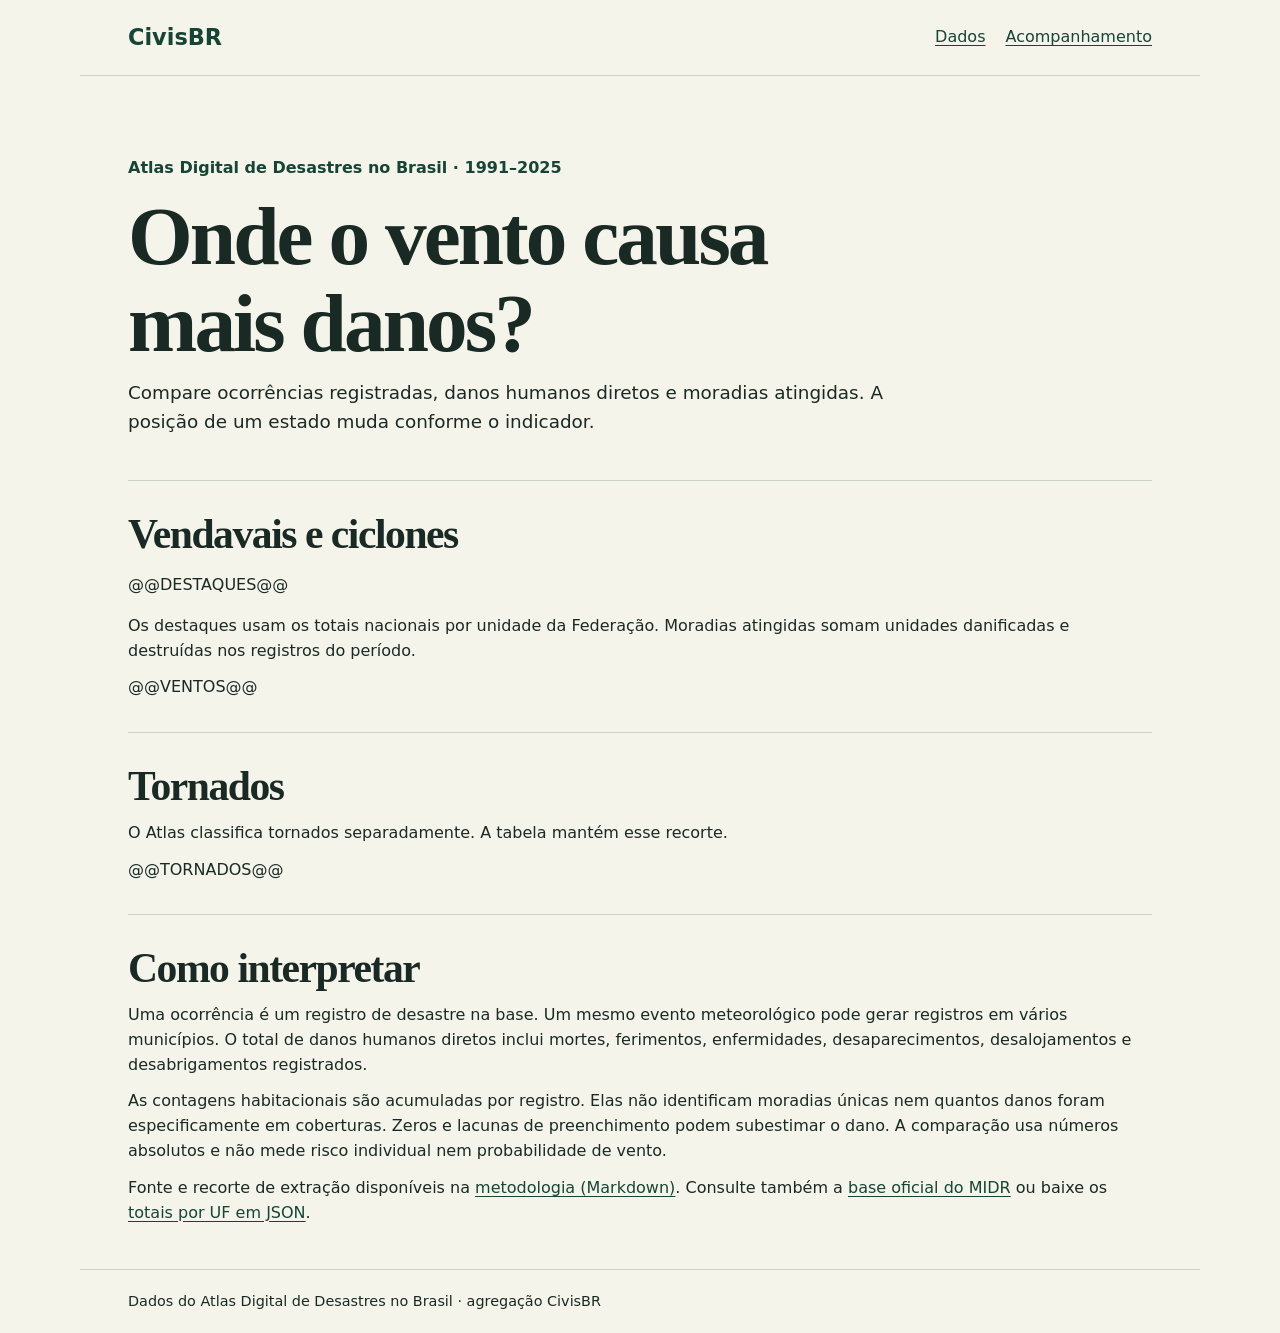
==== site/dados.html @ 4519351a "feat: add preliminary wind resilience proposal and tracking site" ====
<!doctype html>
<html lang="pt-BR">
<head>
  <meta charset="utf-8">
  <meta name="viewport" content="width=device-width, initial-scale=1">
  <title>Dados de desastres por vento · CivisBR</title>
  <link rel="stylesheet" href="estilos.css">
</head>
<body>
  <header class="cabecalho">
    <a class="marca" href="./">CivisBR</a>
    <nav aria-label="Principal"><a href="dados.html" aria-current="page">Dados</a><a href="./#acompanhamento">Acompanhamento</a></nav>
  </header>
  <main>
    <section class="hero">
      <p class="rotulo">Atlas Digital de Desastres no Brasil · 1991–2025</p>
      <h1>Onde o vento causa mais danos?</h1>
      <p>Compare ocorrências registradas, danos humanos diretos e moradias atingidas. A posição de um estado muda conforme o indicador.</p>
    </section>
    <section class="secao" aria-labelledby="resumo">
      <h2 id="resumo">Vendavais e ciclones</h2>
      <div class="grade">@@DESTAQUES@@</div>
      <p>Os destaques usam os totais nacionais por unidade da Federação. Moradias atingidas somam unidades danificadas e destruídas nos registros do período.</p>
      @@VENTOS@@
    </section>
    <section class="secao" aria-labelledby="tornados">
      <h2 id="tornados">Tornados</h2>
      <p>O Atlas classifica tornados separadamente. A tabela mantém esse recorte.</p>
      @@TORNADOS@@
    </section>
    <section class="secao" aria-labelledby="metodologia">
      <h2 id="metodologia">Como interpretar</h2>
      <p>Uma ocorrência é um registro de desastre na base. Um mesmo evento meteorológico pode gerar registros em vários municípios. O total de danos humanos diretos inclui mortes, ferimentos, enfermidades, desaparecimentos, desalojamentos e desabrigamentos registrados.</p>
      <p>As contagens habitacionais são acumuladas por registro. Elas não identificam moradias únicas nem quantos danos foram especificamente em coberturas. Zeros e lacunas de preenchimento podem subestimar o dano. A comparação usa números absolutos e não mede risco individual nem probabilidade de vento.</p>
      <p>Fonte e recorte de extração disponíveis na <a href="metodologia.md" download>metodologia (Markdown)</a>. Consulte também a <a href="https://atlasdigital.mdr.gov.br/paginas/downloads.xhtml">base oficial do MIDR</a> ou baixe os <a href="impactos.json" download>totais por UF em JSON</a>.</p>
    </section>
  </main>
  <footer>Dados do Atlas Digital de Desastres no Brasil · agregação CivisBR</footer>
</body>
</html>
---- site/estilos.css ----
:root {
  color-scheme: light;
  --papel: #f5f4eb;
  --tinta: #192a25;
  --verde: #164536;
  --linha: #c9d2c7;
  --cartao: #fffefa;
  --realce: #dfefe1;
  font-family: system-ui, sans-serif;
  line-height: 1.55;
  color: var(--tinta);
  background: var(--papel);
}
* { box-sizing: border-box; }
body { margin: 0; }
main, .cabecalho, footer { max-width: 1120px; margin: auto; padding-inline: clamp(1rem, 5vw, 3rem); }
.cabecalho { display: flex; align-items: center; justify-content: space-between; flex-wrap: wrap; gap: 1rem; padding-block: 1.25rem; border-bottom: 1px solid var(--linha); }
nav { display: flex; flex-wrap: wrap; gap: 1.25rem; }
a { color: var(--verde); text-underline-offset: .2em; }
a:focus-visible, div:focus-visible { outline: 3px solid #a55217; outline-offset: 4px; }
.marca { font-weight: 800; font-size: 1.4rem; text-decoration: none; }
.hero { padding-block: clamp(2rem, 7vw, 5rem) 2rem; }
.hero > p:not(.rotulo) { max-width: 66ch; font-size: 1.15rem; }
.rotulo { color: var(--verde); font-weight: 750; }
h1, h2, h3, p { margin-block: 0 .75rem; }
h1, h2 { font-family: Georgia, serif; letter-spacing: -.035em; line-height: 1.05; }
h1 { font-size: clamp(2.45rem, 6.5vw, 5.4rem); max-width: 16ch; }
h2 { font-size: clamp(1.7rem, 4vw, 2.6rem); }
h3 { font-size: 1.12rem; }
.acoes { display: flex; flex-wrap: wrap; gap: .75rem; margin-top: 1.5rem; }
.botao { color: white; background: var(--verde); padding: .7rem 1rem; border: 1px solid var(--verde); border-radius: .35rem; font-weight: 650; text-decoration: none; }
.secundario { color: var(--verde); background: transparent; }
.secao { padding-block: 2rem; border-top: 1px solid var(--linha); }
.grade { display: grid; grid-template-columns: repeat(auto-fit, minmax(min(100%, 15rem), 1fr)); gap: .75rem; margin: 1rem 0; }
article { background: var(--cartao); border: 1px solid var(--linha); border-radius: .5rem; padding: 1rem; }
article p:last-child, article ol:last-child { margin-bottom: 0; }
.numero { font-size: 2.15rem; font-weight: 750; color: var(--verde); line-height: 1.15; font-variant-numeric: tabular-nums; }
.registro { padding-left: 1.25rem; }
.registro li { padding-block: .5rem; }
.registro time { display: block; font-size: .9rem; }
.tabela { overflow-x: auto; margin-top: 1.25rem; }
table { width: 100%; border-collapse: collapse; background: var(--cartao); font-variant-numeric: tabular-nums; }
caption { text-align: left; padding-bottom: .5rem; font-weight: 700; }
th, td { padding: .65rem .8rem; border-bottom: 1px solid var(--linha); text-align: right; }
th:first-child { text-align: left; }
thead { background: var(--verde); color: white; line-height: 1.25; }
tbody tr.sul { background: var(--realce); }
details { margin-top: 1rem; }
summary { cursor: pointer; font-weight: 700; color: var(--verde); }
footer { padding-block: 1.25rem; border-top: 1px solid var(--linha); font-size: .9rem; }
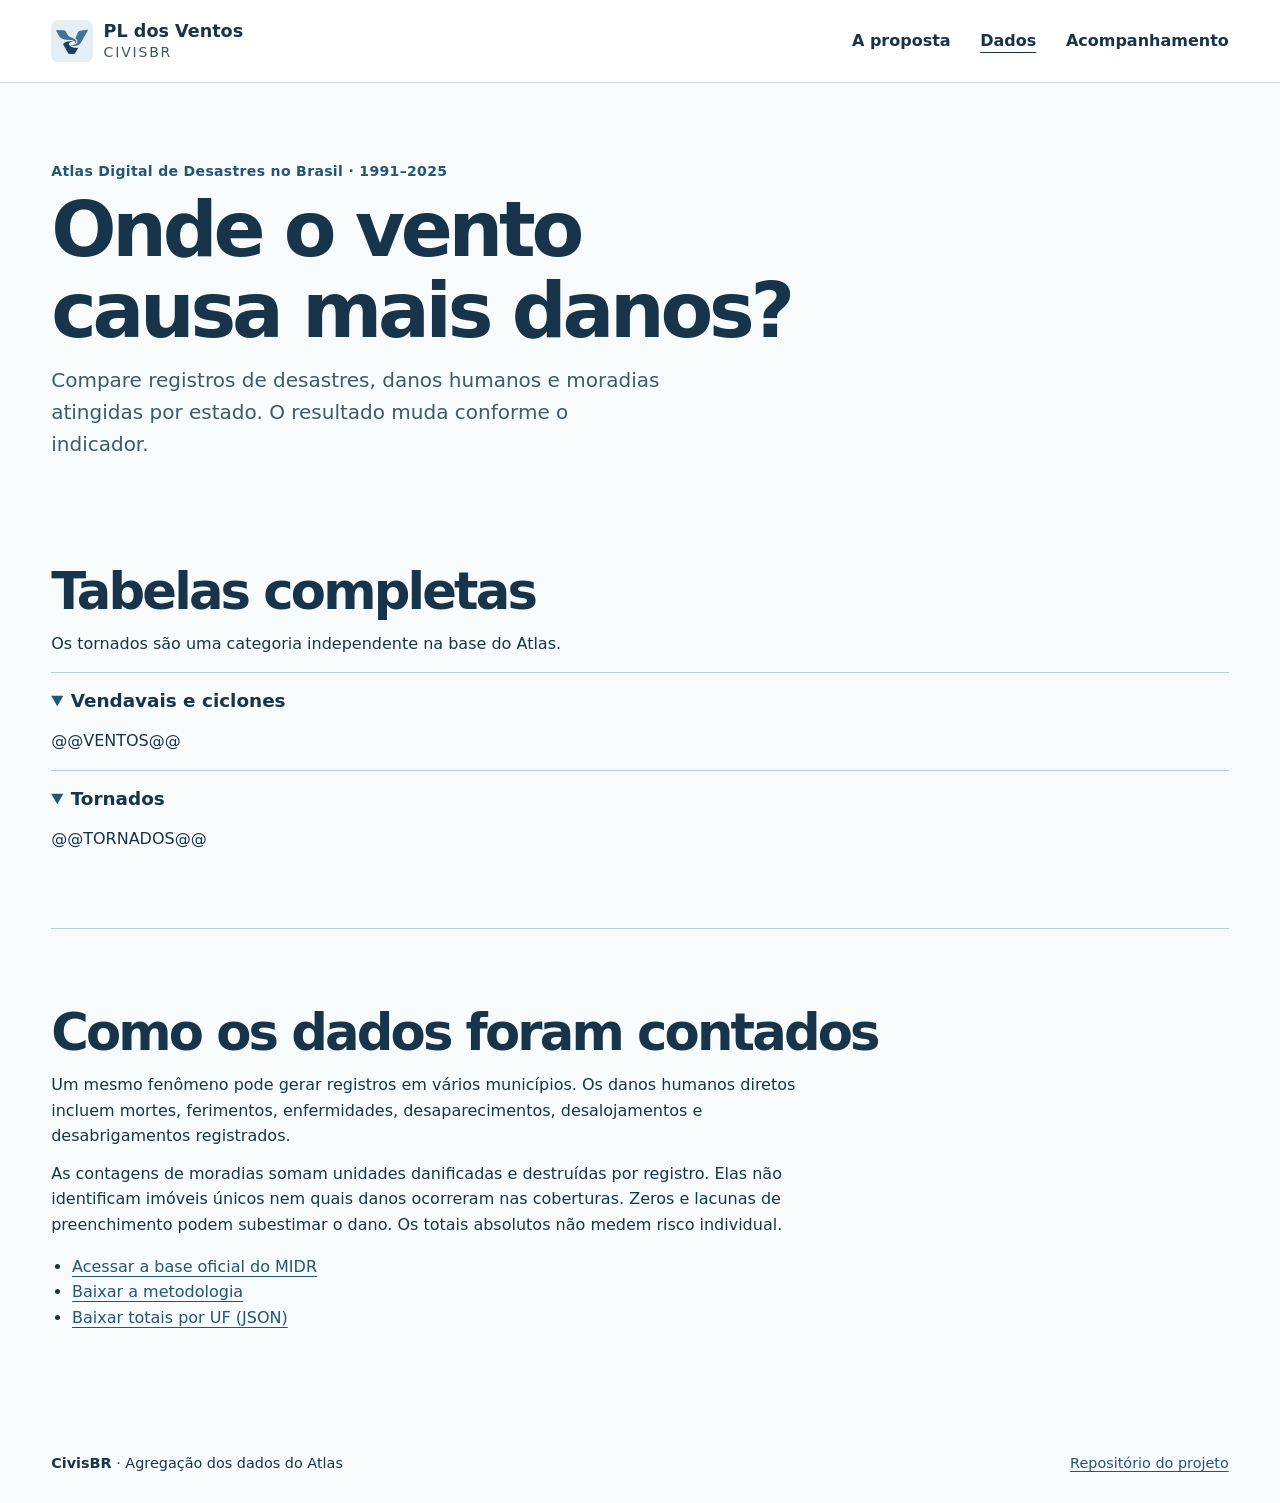
==== commit 8a2f84cd: "feat: reproduce editorial site and improve public project overview" ====
--- a/site/dados.html
+++ b/site/dados.html
@@ -3,38 +3,73 @@
 <head>
   <meta charset="utf-8">
   <meta name="viewport" content="width=device-width, initial-scale=1">
-  <title>Dados de desastres por vento · CivisBR</title>
+  <title>Dados de desastres por vento · PL dos Ventos</title>
+  <meta name="description" content="Compare registros de vendavais, ciclones e tornados e seus danos humanos e habitacionais por estado, de 1991 a 2025.">
+  <meta name="theme-color" content="#f8fbfc">
+  <link rel="icon" href="assets/favicon-ventos-brisa.ico">
   <link rel="stylesheet" href="estilos.css">
+  <script src="explorar.js" defer></script>
 </head>
 <body>
+  <a class="atalho" href="#conteudo">Pular para o conteúdo</a>
   <header class="cabecalho">
-    <a class="marca" href="./">CivisBR</a>
-    <nav aria-label="Principal"><a href="dados.html" aria-current="page">Dados</a><a href="./#acompanhamento">Acompanhamento</a></nav>
+    <div class="limite topo">
+      <a class="marca" href="./"><img src="assets/icone-ventos.png" width="42" height="42" alt=""><span>PL dos Ventos<small>CIVISBR</small></span></a>
+      <nav aria-label="Navegação principal">
+        <a href="./#proposta">A proposta</a>
+        <a href="dados.html" aria-current="page">Dados</a>
+        <a href="./#acompanhamento">Acompanhamento</a>
+      </nav>
+    </div>
   </header>
-  <main>
-    <section class="hero">
-      <p class="rotulo">Atlas Digital de Desastres no Brasil · 1991–2025</p>
+  <main id="conteudo" tabindex="-1" class="limite">
+    <header class="cabecalho-dados">
+      <p class="contexto">Atlas Digital de Desastres no Brasil · 1991–2025</p>
       <h1>Onde o vento causa mais danos?</h1>
-      <p>Compare ocorrências registradas, danos humanos diretos e moradias atingidas. A posição de um estado muda conforme o indicador.</p>
+      <p class="introducao">Compare registros de desastres, danos humanos e moradias atingidas por estado. O resultado muda conforme o indicador.</p>
+    </header>
+        <section id="explorador" class="explorador" hidden aria-labelledby="titulo-explorador">
+      <h2 id="titulo-explorador">Comparar estados</h2>
+      <div class="controles">
+        <div><label for="fenomeno">Fenômeno</label><select id="fenomeno"><option value="vendavais_ciclones">Vendavais e ciclones</option><option value="tornados">Tornados</option></select></div>
+        <div><label for="indicador">Indicador</label><select id="indicador">
+          <option value="moradias">Moradias atingidas</option>
+          <option value="ocorrencias">Registros de desastres</option>
+          <option value="atingidos">Danos humanos diretos</option>
+          <option value="moradias_danificadas">Moradias danificadas</option>
+          <option value="moradias_destruidas">Moradias destruídas</option>
+          <option value="registros_com_moradias">Registros com dano habitacional</option>
+        </select></div>
+        <div><label for="recorte">Recorte</label><select id="recorte"><option value="sul">Região Sul</option><option value="brasil">Brasil · todas as UFs</option></select></div>
+      </div>
+      <p id="resumo-grafico" class="resumo-grafico" role="status" aria-atomic="true"></p>
+      <ol id="barras" class="barras" aria-label="Estados em ordem decrescente pelo indicador selecionado"></ol>
     </section>
-    <section class="secao" aria-labelledby="resumo">
-      <h2 id="resumo">Vendavais e ciclones</h2>
-      <div class="grade">@@DESTAQUES@@</div>
-      <p>Os destaques usam os totais nacionais por unidade da Federação. Moradias atingidas somam unidades danificadas e destruídas nos registros do período.</p>
-      @@VENTOS@@
+
+    <section class="secao" aria-labelledby="titulo-tabelas">
+      <h2 id="titulo-tabelas">Tabelas completas</h2>
+      <p>Os tornados são uma categoria independente na base do Atlas.</p>
+      <details class="painel" open>
+        <summary id="vendavais">Vendavais e ciclones</summary>
+        @@VENTOS@@
+      </details>
+      <details class="painel" open>
+        <summary id="tornados">Tornados</summary>
+        @@TORNADOS@@
+      </details>
     </section>
-    <section class="secao" aria-labelledby="tornados">
-      <h2 id="tornados">Tornados</h2>
-      <p>O Atlas classifica tornados separadamente. A tabela mantém esse recorte.</p>
-      @@TORNADOS@@
-    </section>
-    <section class="secao" aria-labelledby="metodologia">
-      <h2 id="metodologia">Como interpretar</h2>
-      <p>Uma ocorrência é um registro de desastre na base. Um mesmo evento meteorológico pode gerar registros em vários municípios. O total de danos humanos diretos inclui mortes, ferimentos, enfermidades, desaparecimentos, desalojamentos e desabrigamentos registrados.</p>
-      <p>As contagens habitacionais são acumuladas por registro. Elas não identificam moradias únicas nem quantos danos foram especificamente em coberturas. Zeros e lacunas de preenchimento podem subestimar o dano. A comparação usa números absolutos e não mede risco individual nem probabilidade de vento.</p>
-      <p>Fonte e recorte de extração disponíveis na <a href="metodologia.md" download>metodologia (Markdown)</a>. Consulte também a <a href="https://atlasdigital.mdr.gov.br/paginas/downloads.xhtml">base oficial do MIDR</a> ou baixe os <a href="impactos.json" download>totais por UF em JSON</a>.</p>
+    <section class="secao metodologia" aria-labelledby="metodologia">
+      <h2 id="metodologia">Como os dados foram contados</h2>
+      <p>Um mesmo fenômeno pode gerar registros em vários municípios. Os danos humanos diretos incluem mortes, ferimentos, enfermidades, desaparecimentos, desalojamentos e desabrigamentos registrados.</p>
+      <p>As contagens de moradias somam unidades danificadas e destruídas por registro. Elas não identificam imóveis únicos nem quais danos ocorreram nas coberturas. Zeros e lacunas de preenchimento podem subestimar o dano. Os totais absolutos não medem risco individual.</p>
+      <ul class="fontes">
+        <li><a href="https://atlasdigital.mdr.gov.br/paginas/downloads.xhtml">Acessar a base oficial do MIDR</a></li>
+        <li><a href="metodologia.md" download>Baixar a metodologia</a></li>
+        <li><a href="impactos.json" download>Baixar totais por UF (JSON)</a></li>
+      </ul>
     </section>
   </main>
-  <footer>Dados do Atlas Digital de Desastres no Brasil · agregação CivisBR</footer>
+  <footer class="limite rodape"><p><strong>CivisBR</strong> · Agregação dos dados do Atlas</p><a href="https://github.com/civisbr/pl-dos-ventos">Repositório do projeto</a></footer>
+  <script type="application/json" id="dados-explorador">@@DADOS_EXPLORADOR@@</script>
 </body>
 </html>
--- a/site/estilos.css
+++ b/site/estilos.css
@@ -1,50 +1,149 @@
 :root {
   color-scheme: light;
-  --papel: #f5f4eb;
-  --tinta: #192a25;
-  --verde: #164536;
-  --linha: #c9d2c7;
-  --cartao: #fffefa;
-  --realce: #dfefe1;
+  --papel: #f8fbfc;
+  --nevoa: #edf4f8;
+  --tinta: #18344a;
+  --secundaria: #40596b;
+  --mar: #235577;
+  --mar-escuro: #173852;
+  --linha: #bacdd9;
+  --branco: #fff;
+  --marinho: #122f43;
+  --brisa: #d4e8f4;
+  --azul-suave: #39576a;
   font-family: system-ui, sans-serif;
-  line-height: 1.55;
+  line-height: 1.6;
   color: var(--tinta);
   background: var(--papel);
 }
-* { box-sizing: border-box; }
+*, *::before, *::after { box-sizing: border-box; }
 body { margin: 0; }
-main, .cabecalho, footer { max-width: 1120px; margin: auto; padding-inline: clamp(1rem, 5vw, 3rem); }
-.cabecalho { display: flex; align-items: center; justify-content: space-between; flex-wrap: wrap; gap: 1rem; padding-block: 1.25rem; border-bottom: 1px solid var(--linha); }
-nav { display: flex; flex-wrap: wrap; gap: 1.25rem; }
-a { color: var(--verde); text-underline-offset: .2em; }
-a:focus-visible, div:focus-visible { outline: 3px solid #a55217; outline-offset: 4px; }
-.marca { font-weight: 800; font-size: 1.4rem; text-decoration: none; }
-.hero { padding-block: clamp(2rem, 7vw, 5rem) 2rem; }
-.hero > p:not(.rotulo) { max-width: 66ch; font-size: 1.15rem; }
-.rotulo { color: var(--verde); font-weight: 750; }
-h1, h2, h3, p { margin-block: 0 .75rem; }
-h1, h2 { font-family: Georgia, serif; letter-spacing: -.035em; line-height: 1.05; }
-h1 { font-size: clamp(2.45rem, 6.5vw, 5.4rem); max-width: 16ch; }
-h2 { font-size: clamp(1.7rem, 4vw, 2.6rem); }
-h3 { font-size: 1.12rem; }
-.acoes { display: flex; flex-wrap: wrap; gap: .75rem; margin-top: 1.5rem; }
-.botao { color: white; background: var(--verde); padding: .7rem 1rem; border: 1px solid var(--verde); border-radius: .35rem; font-weight: 650; text-decoration: none; }
-.secundario { color: var(--verde); background: transparent; }
-.secao { padding-block: 2rem; border-top: 1px solid var(--linha); }
-.grade { display: grid; grid-template-columns: repeat(auto-fit, minmax(min(100%, 15rem), 1fr)); gap: .75rem; margin: 1rem 0; }
-article { background: var(--cartao); border: 1px solid var(--linha); border-radius: .5rem; padding: 1rem; }
-article p:last-child, article ol:last-child { margin-bottom: 0; }
-.numero { font-size: 2.15rem; font-weight: 750; color: var(--verde); line-height: 1.15; font-variant-numeric: tabular-nums; }
-.registro { padding-left: 1.25rem; }
-.registro li { padding-block: .5rem; }
-.registro time { display: block; font-size: .9rem; }
-.tabela { overflow-x: auto; margin-top: 1.25rem; }
-table { width: 100%; border-collapse: collapse; background: var(--cartao); font-variant-numeric: tabular-nums; }
-caption { text-align: left; padding-bottom: .5rem; font-weight: 700; }
-th, td { padding: .65rem .8rem; border-bottom: 1px solid var(--linha); text-align: right; }
-th:first-child { text-align: left; }
-thead { background: var(--verde); color: white; line-height: 1.25; }
-tbody tr.sul { background: var(--realce); }
-details { margin-top: 1rem; }
-summary { cursor: pointer; font-weight: 700; color: var(--verde); }
-footer { padding-block: 1.25rem; border-top: 1px solid var(--linha); font-size: .9rem; }
+[hidden] { display: none !important; }
+img { max-width: 100%; height: auto; display: block; }
+h1, h2, h3, p, figure { margin: 0; }
+h1, h2 { font-weight: 760; letter-spacing: -.055em; line-height: 1.05; }
+h1 { font-size: clamp(2.8rem, 6vw, 6.4rem); text-wrap: balance; }
+h2 { font-size: clamp(2rem, 4vw, 3.4rem); text-wrap: balance; }
+h3 { font-size: 1.15rem; line-height: 1.3; }
+p + p { margin-top: .75rem; }
+a { color: var(--mar); text-underline-offset: .24em; text-decoration-thickness: .08em; }
+a:hover { text-decoration-thickness: .16em; }
+:focus-visible { outline: 3px solid #155a86; outline-offset: 4px; }
+[id] { scroll-margin-top: 1.5rem; }
+.atalho { position: absolute; z-index: 2; top: .75rem; left: 1rem; padding: .6rem 1rem; background: var(--branco); transform: translateY(-175%); }
+.atalho:focus { transform: none; }
+.limite { width: min(calc(100% - clamp(2rem, 8vw, 8rem)), 77rem); margin-inline: auto; }
+.cabecalho { background: var(--branco); border-bottom: 1px solid #c7d9e4; }
+.topo, .rodape { display: flex; align-items: center; justify-content: space-between; flex-wrap: wrap; gap: .5rem 1.5rem; padding-block: 1rem; }
+.marca { display: inline-flex; gap: .65rem; align-items: center; padding-block: .25rem; text-decoration: none; color: var(--tinta); font-size: 1.1rem; font-weight: 750; line-height: 1.2; }
+.marca img { border-radius: .42rem; }
+.marca small { display: block; font-size: .875rem; font-weight: 500; color: var(--azul-suave); padding-top: .12rem; letter-spacing: .13em; }
+nav { display: flex; flex-wrap: wrap; gap: 0 clamp(.8rem, 3vw, 1.85rem); }
+nav a { display: inline-flex; align-items: center; min-height: 2.75rem; color: var(--tinta); font-weight: 640; text-decoration: none; }
+nav a:hover, nav a[aria-current] { text-decoration: underline; text-underline-offset: .35em; }
+.abertura-fundo { background: linear-gradient(115deg, var(--papel) 12%, #eff6fb 100%); color: var(--tinta); }
+.abertura { display: grid; grid-template-columns: minmax(0, 1fr) minmax(0, 1.1fr); align-items: center; gap: clamp(1.5rem, 5vw, 4.5rem); padding-block: clamp(2.1rem, 6vw, 5.2rem); }
+.abertura h1 { font-size: clamp(2.65rem, 4.8vw, 5.15rem); margin-block: .75rem 1.25rem; text-wrap: initial; }
+.abertura h1 em { display: block; color: var(--mar); font-style: normal; }
+.abertura .contexto, .abertura .introducao { color: var(--azul-suave); }
+.abertura .link-texto { color: var(--mar); }
+.abertura .botao { background: var(--mar); color: var(--branco); }
+.abertura .botao:hover { background: var(--mar-escuro); }
+.cabecalho :focus-visible, .abertura :focus-visible { outline-color: #155a86; }
+.contexto { color: var(--mar); font-size: .875rem; font-weight: 750; letter-spacing: .025em; }
+.introducao { max-width: 48ch; font-size: clamp(1.05rem, 2vw, 1.25rem); color: var(--secundaria); }
+.acoes { display: flex; flex-wrap: wrap; align-items: center; gap: .55rem 1.4rem; margin-top: 1.5rem; }
+.botao, .link-texto { display: inline-flex; align-items: center; width: fit-content; min-height: 2.75rem; font-weight: 725; }
+.botao { padding: .65rem 1.05rem; border-radius: .35rem; background: var(--mar); color: var(--branco); text-decoration: none; }
+.botao:hover { background: var(--mar-escuro); }
+.campo { min-width: 0; border: 1px solid #9ab7cb; border-radius: .65rem; overflow: clip; background: var(--branco); }
+.campo-topo { display: flex; flex-wrap: wrap; justify-content: space-between; align-items: baseline; gap: .25rem .75rem; border-bottom: 1px solid #9ab7cb; padding: .7rem 1rem; }
+.campo-topo h2 { font: 700 1.05rem/1.4 system-ui, sans-serif; letter-spacing: -.01em; }
+.campo-topo p { font-size: .875rem; color: var(--azul-suave); }
+.campo-figura { position: relative; overflow: hidden; height: clamp(13rem, 26vw, 21rem); isolation: isolate; background: repeating-radial-gradient(circle at center, #edf5fa 0 31px, #d0e2ed 32px 33px, #edf5fa 34px 45px); }
+.campo-figura canvas { display: block; width: 100%; height: 100%; }
+.campo-figura span { position: absolute; padding: .08rem .35rem; background: #edf5fa; color: #234d69; font: 650 .875rem/1.4 system-ui, sans-serif; }
+.campo-norte { top: .45rem; left: 50%; transform: translateX(-50%); }
+.campo-leste { right: .45rem; top: 50%; transform: translateY(-50%); }
+.campo-sul { bottom: .45rem; left: 50%; transform: translateX(-50%); }
+.campo-oeste { left: .45rem; top: 50%; transform: translateY(-50%); }
+.controles-vento { display: grid; grid-template-columns: 1fr 1fr; gap: .65rem 1.25rem; padding: .75rem 1rem 1rem; border-top: 1px solid #9ab7cb; }
+.controles-vento > div { min-width: 0; }
+.controles-vento label { display: flex; justify-content: space-between; flex-wrap: wrap; gap: .12rem .45rem; color: var(--azul-suave); font-size: .875rem; }
+.controles-vento output { color: var(--marinho); font-weight: 700; }
+.controles-vento input { width: 100%; height: 2rem; display: block; margin: 0; accent-color: var(--mar); cursor: pointer; }
+.controles-vento button { justify-self: start; padding: .42rem .65rem; min-height: 2.75rem; background: transparent; color: var(--marinho); font: 650 .875rem system-ui, sans-serif; border: 1px solid #7394ab; border-radius: .25rem; cursor: pointer; }
+.controles-vento button:hover { background: #d9eaf3; }
+.sem-script { padding: .75rem 1rem; color: var(--azul-suave); }
+.faixa { background: var(--brisa); color: var(--marinho); border-block: 1px solid #b8d1e2; }
+.faixa-conteudo { padding-block: clamp(1.35rem, 3vw, 2.35rem); display: grid; grid-template-columns: auto 1fr auto; align-items: center; gap: .6rem clamp(1rem, 3vw, 2.15rem); }
+.faixa a { color: var(--marinho); }
+.faixa h2 { font: 700 clamp(1rem, 2.2vw, 1.35rem)/1.3 system-ui, sans-serif; letter-spacing: 0; }
+.faixa p:not(.dado-grande) { color: #2e4d62; margin-top: .3rem; }
+.dado-grande { font: 760 clamp(2.4rem, 5vw, 4.5rem)/1 system-ui, sans-serif; letter-spacing: -.06em; font-variant-numeric: lining-nums tabular-nums; }
+.secao { padding-block: clamp(2.2rem, 6vw, 5rem); }
+.secao h2 + p { margin-top: .75rem; }
+.colunas { display: grid; grid-template-columns: minmax(0, 1fr) minmax(0, 1.3fr); gap: 1.5rem clamp(2rem, 8vw, 7rem); }
+.texto-lateral { max-width: 42ch; color: var(--secundaria); }
+.etapas { margin: 0; padding-left: 1.75rem; }
+.etapas li { padding: 1rem 0 1rem .35rem; border-top: 1px solid var(--linha); }
+.etapas li::marker { font-weight: 750; color: var(--mar); }
+.etapas p { color: var(--secundaria); margin-top: .3rem; }
+.acompanhamento { background: var(--nevoa); }
+.historicos details { border-top: 1px solid var(--linha); }
+.historicos details:last-child { border-bottom: 1px solid var(--linha); }
+.historicos summary, .painel > summary { cursor: pointer; padding-block: .8rem; font-weight: 740; }
+.historicos summary span { display: inline-block; }
+.historicos summary small { display: block; padding-left: 1.2rem; font-size: .875rem; font-weight: 500; color: var(--secundaria); }
+.historicos details > p { padding: 0 0 1rem 1.2rem; color: var(--secundaria); }
+.registro { padding-left: 2.4rem; margin: 0 0 .8rem; }
+.registro li { padding-block: .4rem; overflow-wrap: anywhere; }
+.registro time { display: block; color: var(--secundaria); font-size: .875rem; }
+.rodape { font-size: .9rem; min-height: 5rem; }
+.rodape a { display: inline-flex; align-items: center; min-height: 2.75rem; }
+.cabecalho-dados { padding-block: clamp(2.7rem, 6vw, 5rem) 1.75rem; }
+.cabecalho-dados h1 { margin-block: .5rem .8rem; }
+.explorador { background: var(--branco); border: 1px solid var(--linha); border-radius: .4rem; padding: clamp(.95rem, 3vw, 2rem); }
+.explorador h2 { font-size: clamp(1.65rem, 4vw, 2.55rem); }
+.controles { display: grid; grid-template-columns: repeat(3, minmax(0, 1fr)); gap: .7rem; margin-top: 1.1rem; }
+.controles label { display: block; margin-bottom: .25rem; font-weight: 700; }
+select { min-height: 2.75rem; width: 100%; border: 1px solid #7594ac; border-radius: .25rem; background: var(--branco); padding: .4rem .55rem; color: var(--tinta); font: inherit; }
+.resumo-grafico { margin-top: 1.15rem; font-weight: 650; }
+.barras { padding-left: 1.3rem; margin: .25rem 0 0; }
+.barras li { display: grid; grid-template-columns: minmax(8rem, .4fr) minmax(0, 1fr) minmax(4.8rem, auto); align-items: center; gap: .7rem; border-bottom: 1px solid var(--linha); padding-block: .4rem; }
+.barras strong { text-align: right; font-variant-numeric: tabular-nums; }
+.barra-eixo { display: block; height: .68rem; border-radius: .12rem; background: #e1edf4; }
+.barra-eixo span { display: block; height: 100%; border-radius: inherit; background: #597f9d; }
+.barra-sul .barra-eixo span { background: var(--mar); }
+.intro-dados { display: grid; grid-template-columns: 1.2fr .8fr; align-items: end; gap: .7rem 2rem; margin-bottom: 1.4rem; }
+.intro-dados p { color: var(--secundaria); max-width: 43ch; }
+.link-fonte { margin-top: 1rem; }
+.proposta { border-top: 1px solid var(--linha); }
+.painel { border-top: 1px solid var(--linha); margin-top: 1rem; }
+.painel > summary { font-size: 1.15rem; }
+.painel details { margin-block: .8rem; }
+summary:hover { color: var(--mar); }
+summary::marker { color: var(--mar); }
+.tabela { overflow-x: auto; margin-block: .6rem; }
+table { width: 100%; min-width: 53rem; border-collapse: collapse; background: var(--branco); font-variant-numeric: tabular-nums; }
+caption { padding: .55rem .7rem; text-align: left; font-weight: 700; }
+th, td { padding: .65rem .7rem; border-bottom: 1px solid var(--linha); text-align: right; }
+th:first-child { text-align: left; min-width: 9rem; }
+thead { color: var(--branco); background: var(--mar-escuro); }
+thead th { line-height: 1.25; }
+tbody tr.sul { background: var(--nevoa); }
+.metodologia { border-top: 1px solid var(--linha); }
+.metodologia p { max-width: 75ch; }
+.fontes { padding-left: 1.3rem; }
+@media (max-width: 48rem) {
+  .abertura, .colunas { grid-template-columns: minmax(0, 1fr); }
+  .abertura h1 { max-width: 14ch; }
+  .intro-dados { grid-template-columns: minmax(0, 1fr); }
+  .faixa-conteudo { grid-template-columns: 1fr; }
+  .controles { grid-template-columns: minmax(0, 1fr); }
+}
+@media (max-width: 30rem) {
+  .controles-vento { grid-template-columns: 1fr; }
+  .barras li { grid-template-columns: minmax(0, 1fr) auto; gap: .15rem .6rem; }
+  .barra-eixo { grid-row: 2; grid-column: 1 / -1; }
+}
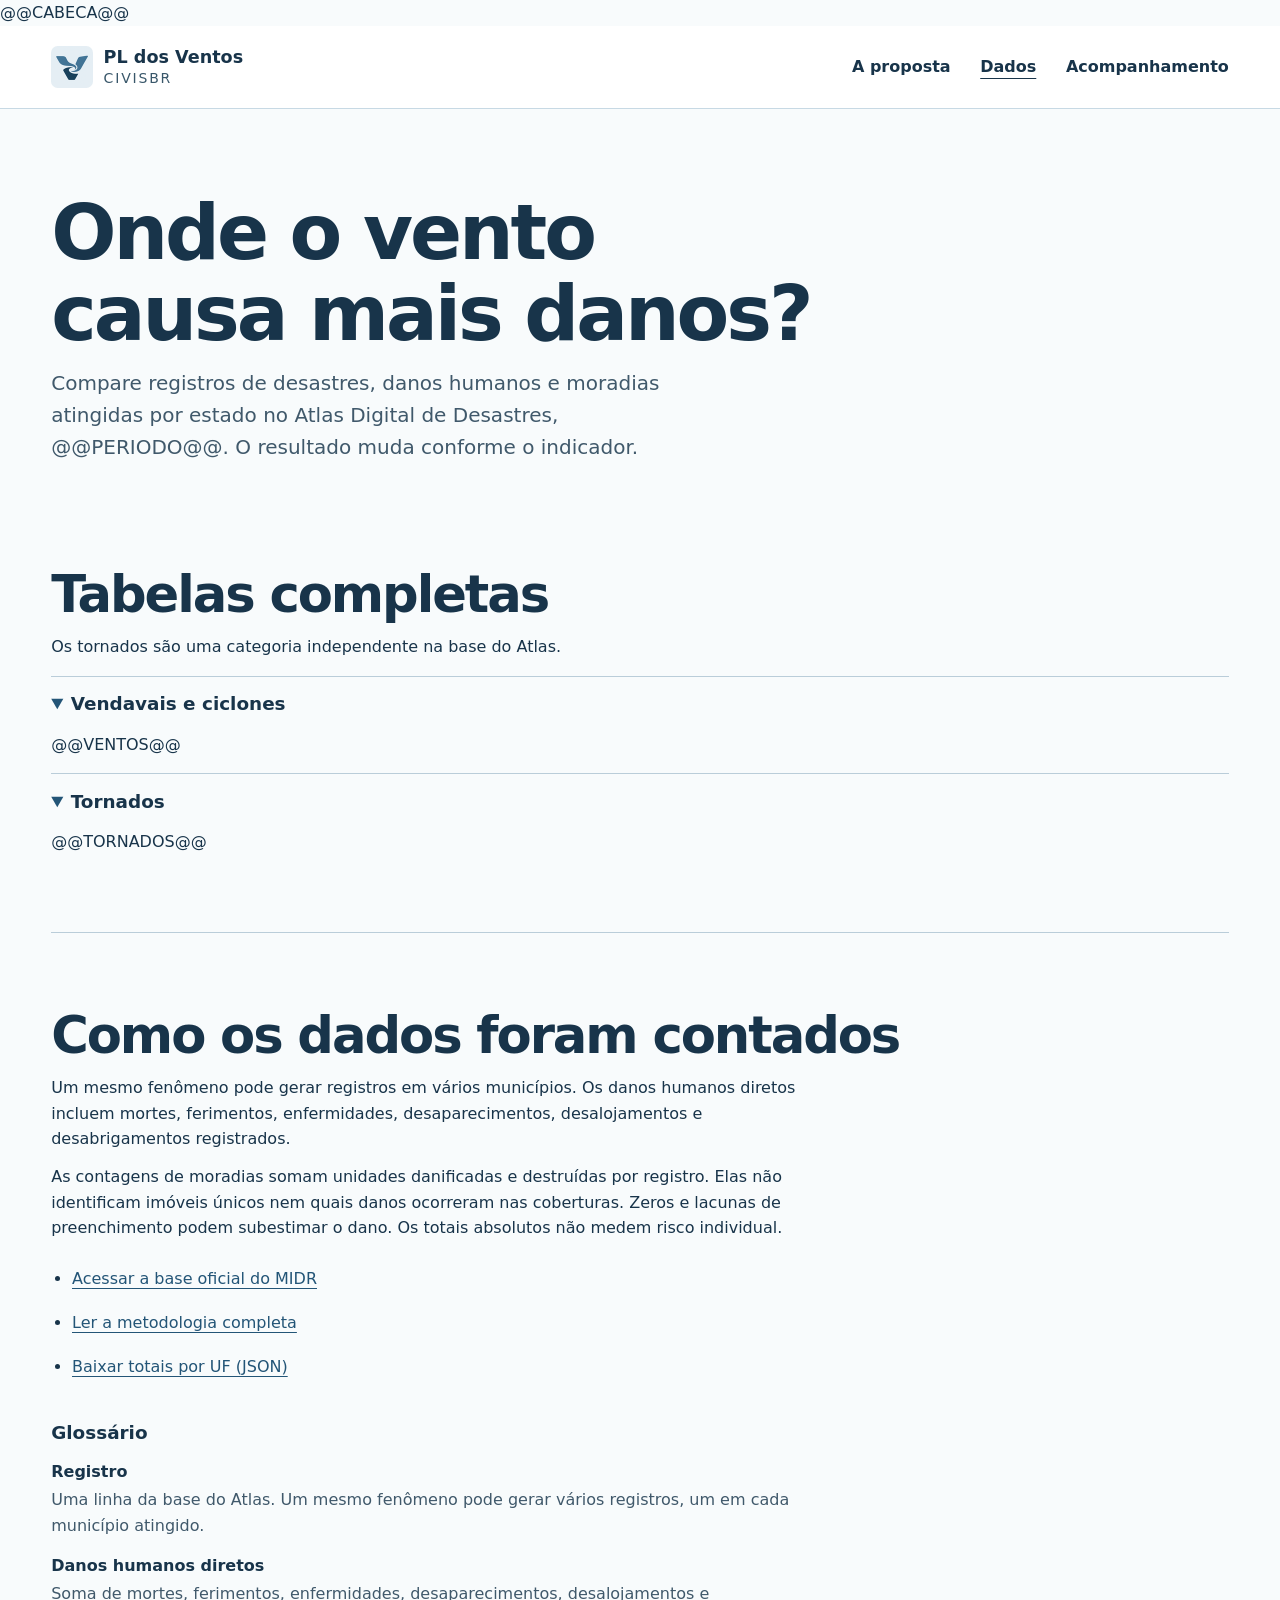
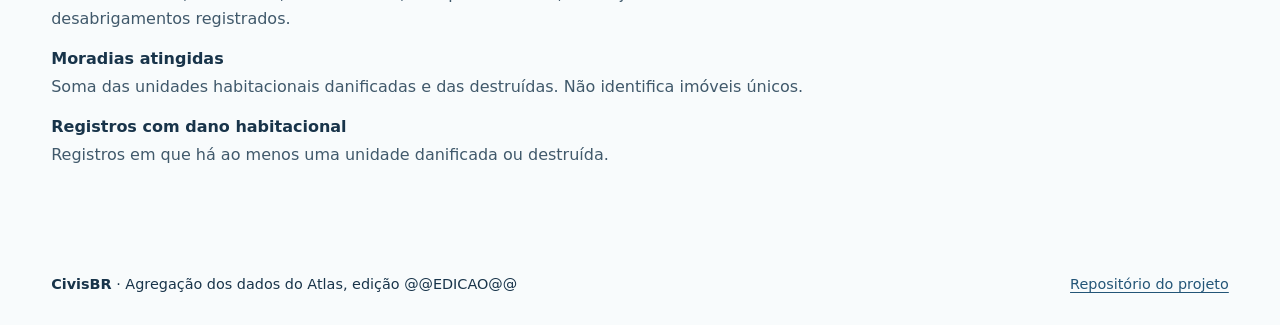
==== commit e52e8d7c: "feat: add HTML documents, shareable explorer and stricter data validation Render the model bill, ref" ====
--- a/site/dados.html
+++ b/site/dados.html
@@ -3,9 +3,7 @@
 <head>
   <meta charset="utf-8">
   <meta name="viewport" content="width=device-width, initial-scale=1">
-  <title>Dados de desastres por vento · PL dos Ventos</title>
-  <meta name="description" content="Compare registros de vendavais, ciclones e tornados e seus danos humanos e habitacionais por estado, de 1991 a 2025.">
-  <meta name="theme-color" content="#f8fbfc">
+  @@CABECA@@
   <link rel="icon" href="assets/favicon-ventos-brisa.ico">
   <link rel="stylesheet" href="estilos.css">
   <script src="explorar.js" defer></script>
@@ -23,11 +21,10 @@
     </div>
   </header>
   <main id="conteudo" tabindex="-1" class="limite">
-    <header class="cabecalho-dados">
-      <p class="contexto">Atlas Digital de Desastres no Brasil · 1991–2025</p>
+    <div class="cabecalho-dados">
       <h1>Onde o vento causa mais danos?</h1>
-      <p class="introducao">Compare registros de desastres, danos humanos e moradias atingidas por estado. O resultado muda conforme o indicador.</p>
-    </header>
+      <p class="introducao">Compare registros de desastres, danos humanos e moradias atingidas por estado no Atlas Digital de Desastres, @@PERIODO@@. O resultado muda conforme o indicador.</p>
+    </div>
         <section id="explorador" class="explorador" hidden aria-labelledby="titulo-explorador">
       <h2 id="titulo-explorador">Comparar estados</h2>
       <div class="controles">
@@ -44,6 +41,11 @@
       </div>
       <p id="resumo-grafico" class="resumo-grafico" role="status" aria-atomic="true"></p>
       <ol id="barras" class="barras" aria-label="Estados em ordem decrescente pelo indicador selecionado"></ol>
+      <div class="acoes-explorador">
+        <button id="copiar-link" type="button">Copiar link desta visão</button>
+        <button id="baixar-csv" type="button">Baixar este recorte (CSV)</button>
+        <span id="aviso-explorador" class="aviso-explorador" role="status"></span>
+      </div>
     </section>
 
     <section class="secao" aria-labelledby="titulo-tabelas">
@@ -64,12 +66,19 @@
       <p>As contagens de moradias somam unidades danificadas e destruídas por registro. Elas não identificam imóveis únicos nem quais danos ocorreram nas coberturas. Zeros e lacunas de preenchimento podem subestimar o dano. Os totais absolutos não medem risco individual.</p>
       <ul class="fontes">
         <li><a href="https://atlasdigital.mdr.gov.br/paginas/downloads.xhtml">Acessar a base oficial do MIDR</a></li>
-        <li><a href="metodologia.md" download>Baixar a metodologia</a></li>
+        <li><a href="metodologia.html">Ler a metodologia completa</a></li>
         <li><a href="impactos.json" download>Baixar totais por UF (JSON)</a></li>
       </ul>
+      <h3 id="glossario">Glossário</h3>
+      <dl class="glossario">
+        <dt>Registro</dt><dd>Uma linha da base do Atlas. Um mesmo fenômeno pode gerar vários registros, um em cada município atingido.</dd>
+        <dt>Danos humanos diretos</dt><dd>Soma de mortes, ferimentos, enfermidades, desaparecimentos, desalojamentos e desabrigamentos registrados.</dd>
+        <dt>Moradias atingidas</dt><dd>Soma das unidades habitacionais danificadas e das destruídas. Não identifica imóveis únicos.</dd>
+        <dt>Registros com dano habitacional</dt><dd>Registros em que há ao menos uma unidade danificada ou destruída.</dd>
+      </dl>
     </section>
   </main>
-  <footer class="limite rodape"><p><strong>CivisBR</strong> · Agregação dos dados do Atlas</p><a href="https://github.com/civisbr/pl-dos-ventos">Repositório do projeto</a></footer>
+  <footer class="limite rodape"><p><strong>CivisBR</strong> · Agregação dos dados do Atlas, edição @@EDICAO@@</p><a href="https://github.com/civisbr/pl-dos-ventos">Repositório do projeto</a></footer>
   <script type="application/json" id="dados-explorador">@@DADOS_EXPLORADOR@@</script>
 </body>
 </html>
--- a/site/estilos.css
+++ b/site/estilos.css
@@ -21,7 +21,7 @@
 [hidden] { display: none !important; }
 img { max-width: 100%; height: auto; display: block; }
 h1, h2, h3, p, figure { margin: 0; }
-h1, h2 { font-weight: 760; letter-spacing: -.055em; line-height: 1.05; }
+h1, h2 { font-weight: 760; letter-spacing: -.04em; line-height: 1.05; }
 h1 { font-size: clamp(2.8rem, 6vw, 6.4rem); text-wrap: balance; }
 h2 { font-size: clamp(2rem, 4vw, 3.4rem); text-wrap: balance; }
 h3 { font-size: 1.15rem; line-height: 1.3; }
@@ -43,14 +43,15 @@
 nav a:hover, nav a[aria-current] { text-decoration: underline; text-underline-offset: .35em; }
 .abertura-fundo { background: linear-gradient(115deg, var(--papel) 12%, #eff6fb 100%); color: var(--tinta); }
 .abertura { display: grid; grid-template-columns: minmax(0, 1fr) minmax(0, 1.1fr); align-items: center; gap: clamp(1.5rem, 5vw, 4.5rem); padding-block: clamp(2.1rem, 6vw, 5.2rem); }
-.abertura h1 { font-size: clamp(2.65rem, 4.8vw, 5.15rem); margin-block: .75rem 1.25rem; text-wrap: initial; }
+.abertura h1 { font-size: clamp(2.65rem, 4.8vw, 5.15rem); margin-block: 0 1.25rem; text-wrap: initial; }
 .abertura h1 em { display: block; color: var(--mar); font-style: normal; }
-.abertura .contexto, .abertura .introducao { color: var(--azul-suave); }
+.abertura .introducao { color: var(--azul-suave); }
+.abertura .introducao strong { color: var(--marinho); }
+.nota-dado { max-width: 52ch; margin-top: .6rem; font-size: .875rem; color: var(--azul-suave); }
 .abertura .link-texto { color: var(--mar); }
 .abertura .botao { background: var(--mar); color: var(--branco); }
 .abertura .botao:hover { background: var(--mar-escuro); }
 .cabecalho :focus-visible, .abertura :focus-visible { outline-color: #155a86; }
-.contexto { color: var(--mar); font-size: .875rem; font-weight: 750; letter-spacing: .025em; }
 .introducao { max-width: 48ch; font-size: clamp(1.05rem, 2vw, 1.25rem); color: var(--secundaria); }
 .acoes { display: flex; flex-wrap: wrap; align-items: center; gap: .55rem 1.4rem; margin-top: 1.5rem; }
 .botao, .link-texto { display: inline-flex; align-items: center; width: fit-content; min-height: 2.75rem; font-weight: 725; }
@@ -58,7 +59,7 @@
 .botao:hover { background: var(--mar-escuro); }
 .campo { min-width: 0; border: 1px solid #9ab7cb; border-radius: .65rem; overflow: clip; background: var(--branco); }
 .campo-topo { display: flex; flex-wrap: wrap; justify-content: space-between; align-items: baseline; gap: .25rem .75rem; border-bottom: 1px solid #9ab7cb; padding: .7rem 1rem; }
-.campo-topo h2 { font: 700 1.05rem/1.4 system-ui, sans-serif; letter-spacing: -.01em; }
+.campo-titulo { font: 700 1.05rem/1.4 system-ui, sans-serif; }
 .campo-topo p { font-size: .875rem; color: var(--azul-suave); }
 .campo-figura { position: relative; overflow: hidden; height: clamp(13rem, 26vw, 21rem); isolation: isolate; background: repeating-radial-gradient(circle at center, #edf5fa 0 31px, #d0e2ed 32px 33px, #edf5fa 34px 45px); }
 .campo-figura canvas { display: block; width: 100%; height: 100%; }
@@ -67,11 +68,14 @@
 .campo-leste { right: .45rem; top: 50%; transform: translateY(-50%); }
 .campo-sul { bottom: .45rem; left: 50%; transform: translateX(-50%); }
 .campo-oeste { left: .45rem; top: 50%; transform: translateY(-50%); }
-.controles-vento { display: grid; grid-template-columns: 1fr 1fr; gap: .65rem 1.25rem; padding: .75rem 1rem 1rem; border-top: 1px solid #9ab7cb; }
-.controles-vento > div { min-width: 0; }
+.controles-vento { display: grid; gap: .65rem; padding: .75rem 1rem 1rem; border-top: 1px solid #9ab7cb; }
+.ajustes > summary { cursor: pointer; display: flex; align-items: center; min-height: 2.75rem; font-weight: 650; font-size: .9375rem; }
+.ajustes[open] { display: grid; grid-template-columns: 1fr 1fr; gap: .65rem 1.25rem; }
+.ajustes[open] > summary { grid-column: 1 / -1; }
+.ajustes > div { min-width: 0; }
 .controles-vento label { display: flex; justify-content: space-between; flex-wrap: wrap; gap: .12rem .45rem; color: var(--azul-suave); font-size: .875rem; }
 .controles-vento output { color: var(--marinho); font-weight: 700; }
-.controles-vento input { width: 100%; height: 2rem; display: block; margin: 0; accent-color: var(--mar); cursor: pointer; }
+.controles-vento input { width: 100%; height: 2.75rem; display: block; margin: 0; accent-color: var(--mar); cursor: pointer; }
 .controles-vento button { justify-self: start; padding: .42rem .65rem; min-height: 2.75rem; background: transparent; color: var(--marinho); font: 650 .875rem system-ui, sans-serif; border: 1px solid #7394ab; border-radius: .25rem; cursor: pointer; }
 .controles-vento button:hover { background: #d9eaf3; }
 .sem-script { padding: .75rem 1rem; color: var(--azul-suave); }
@@ -112,7 +116,7 @@
 .barras { padding-left: 1.3rem; margin: .25rem 0 0; }
 .barras li { display: grid; grid-template-columns: minmax(8rem, .4fr) minmax(0, 1fr) minmax(4.8rem, auto); align-items: center; gap: .7rem; border-bottom: 1px solid var(--linha); padding-block: .4rem; }
 .barras strong { text-align: right; font-variant-numeric: tabular-nums; }
-.barra-eixo { display: block; height: .68rem; border-radius: .12rem; background: #e1edf4; }
+.barra-eixo { display: block; height: .68rem; border-radius: .12rem; background: #e1edf4; box-shadow: inset 0 0 0 1px #a9c2d3; }
 .barra-eixo span { display: block; height: 100%; border-radius: inherit; background: #597f9d; }
 .barra-sul .barra-eixo span { background: var(--mar); }
 .intro-dados { display: grid; grid-template-columns: 1.2fr .8fr; align-items: end; gap: .7rem 2rem; margin-bottom: 1.4rem; }
@@ -123,6 +127,8 @@
 .painel > summary { font-size: 1.15rem; }
 .painel details { margin-block: .8rem; }
 summary:hover { color: var(--mar); }
+::selection { background: var(--brisa); color: var(--marinho); }
+button, select, input { caret-color: var(--mar); }
 summary::marker { color: var(--mar); }
 .tabela { overflow-x: auto; margin-block: .6rem; }
 table { width: 100%; min-width: 53rem; border-collapse: collapse; background: var(--branco); font-variant-numeric: tabular-nums; }
@@ -135,6 +141,30 @@
 .metodologia { border-top: 1px solid var(--linha); }
 .metodologia p { max-width: 75ch; }
 .fontes { padding-left: 1.3rem; }
+.fontes a, .link-fonte a { display: inline-flex; align-items: center; min-height: 2.75rem; }
+.glossario { margin: .5rem 0 0; max-width: 75ch; }
+.glossario dt { margin-top: .9rem; font-weight: 700; }
+.glossario dd { margin: .15rem 0 0; color: var(--secundaria); }
+.metodologia h3 { margin-top: 2rem; }
+.acoes-explorador { display: flex; flex-wrap: wrap; align-items: center; gap: .5rem 1rem; margin-top: 1.1rem; }
+.acoes-explorador button { min-height: 2.75rem; padding: .4rem .9rem; background: var(--branco); color: var(--marinho); font: 650 .9375rem system-ui, sans-serif; border: 1px solid #7394ab; border-radius: .3rem; cursor: pointer; }
+.acoes-explorador button:hover { background: #d9eaf3; }
+.aviso-explorador { font-size: .9375rem; color: var(--secundaria); overflow-wrap: anywhere; }
+.selo-sul { display: inline-block; padding: 0 .35rem; border: 1px solid var(--mar); border-radius: .2rem; font-size: .75rem; font-weight: 700; color: var(--mar); vertical-align: .08em; }
+.painel > :not(summary) { padding-top: .35rem; }
+.historicos details > :not(summary) { padding-top: .35rem; }
+.documento { max-width: 50rem; padding-block: clamp(2rem, 6vw, 4rem); }
+.documento h1 { font-size: clamp(2rem, 5vw, 3.2rem); margin-bottom: 1.2rem; }
+.documento h2 { font-size: clamp(1.4rem, 3vw, 2rem); margin-top: 2.4rem; margin-bottom: .6rem; }
+.documento p, .documento li { max-width: 68ch; }
+.documento p + p { margin-top: 1rem; }
+.documento ul { padding-left: 1.3rem; }
+.documento li + li { margin-top: .4rem; }
+.documento blockquote { margin: 1rem 0; padding: .2rem 1rem; background: var(--nevoa); border-radius: .3rem; color: var(--secundaria); }
+.documento code { font-family: ui-monospace, monospace; font-size: .9em; }
+.documento pre { overflow-x: auto; padding: 1rem; background: var(--nevoa); border-radius: .3rem; }
+.documento table { min-width: 0; }
+.fonte-documento { margin-top: 2.5rem; font-size: .9375rem; }
 @media (max-width: 48rem) {
   .abertura, .colunas { grid-template-columns: minmax(0, 1fr); }
   .abertura h1 { max-width: 14ch; }
@@ -143,7 +173,13 @@
   .controles { grid-template-columns: minmax(0, 1fr); }
 }
 @media (max-width: 30rem) {
-  .controles-vento { grid-template-columns: 1fr; }
+  .ajustes[open] { grid-template-columns: 1fr; }
   .barras li { grid-template-columns: minmax(0, 1fr) auto; gap: .15rem .6rem; }
   .barra-eixo { grid-row: 2; grid-column: 1 / -1; }
 }
+@media print {
+  .atalho, nav, .campo, .acoes-explorador, .botao { display: none !important; }
+  body { background: #fff; }
+  .tabela { overflow: visible; }
+  table { min-width: 0; font-size: .75rem; }
+}
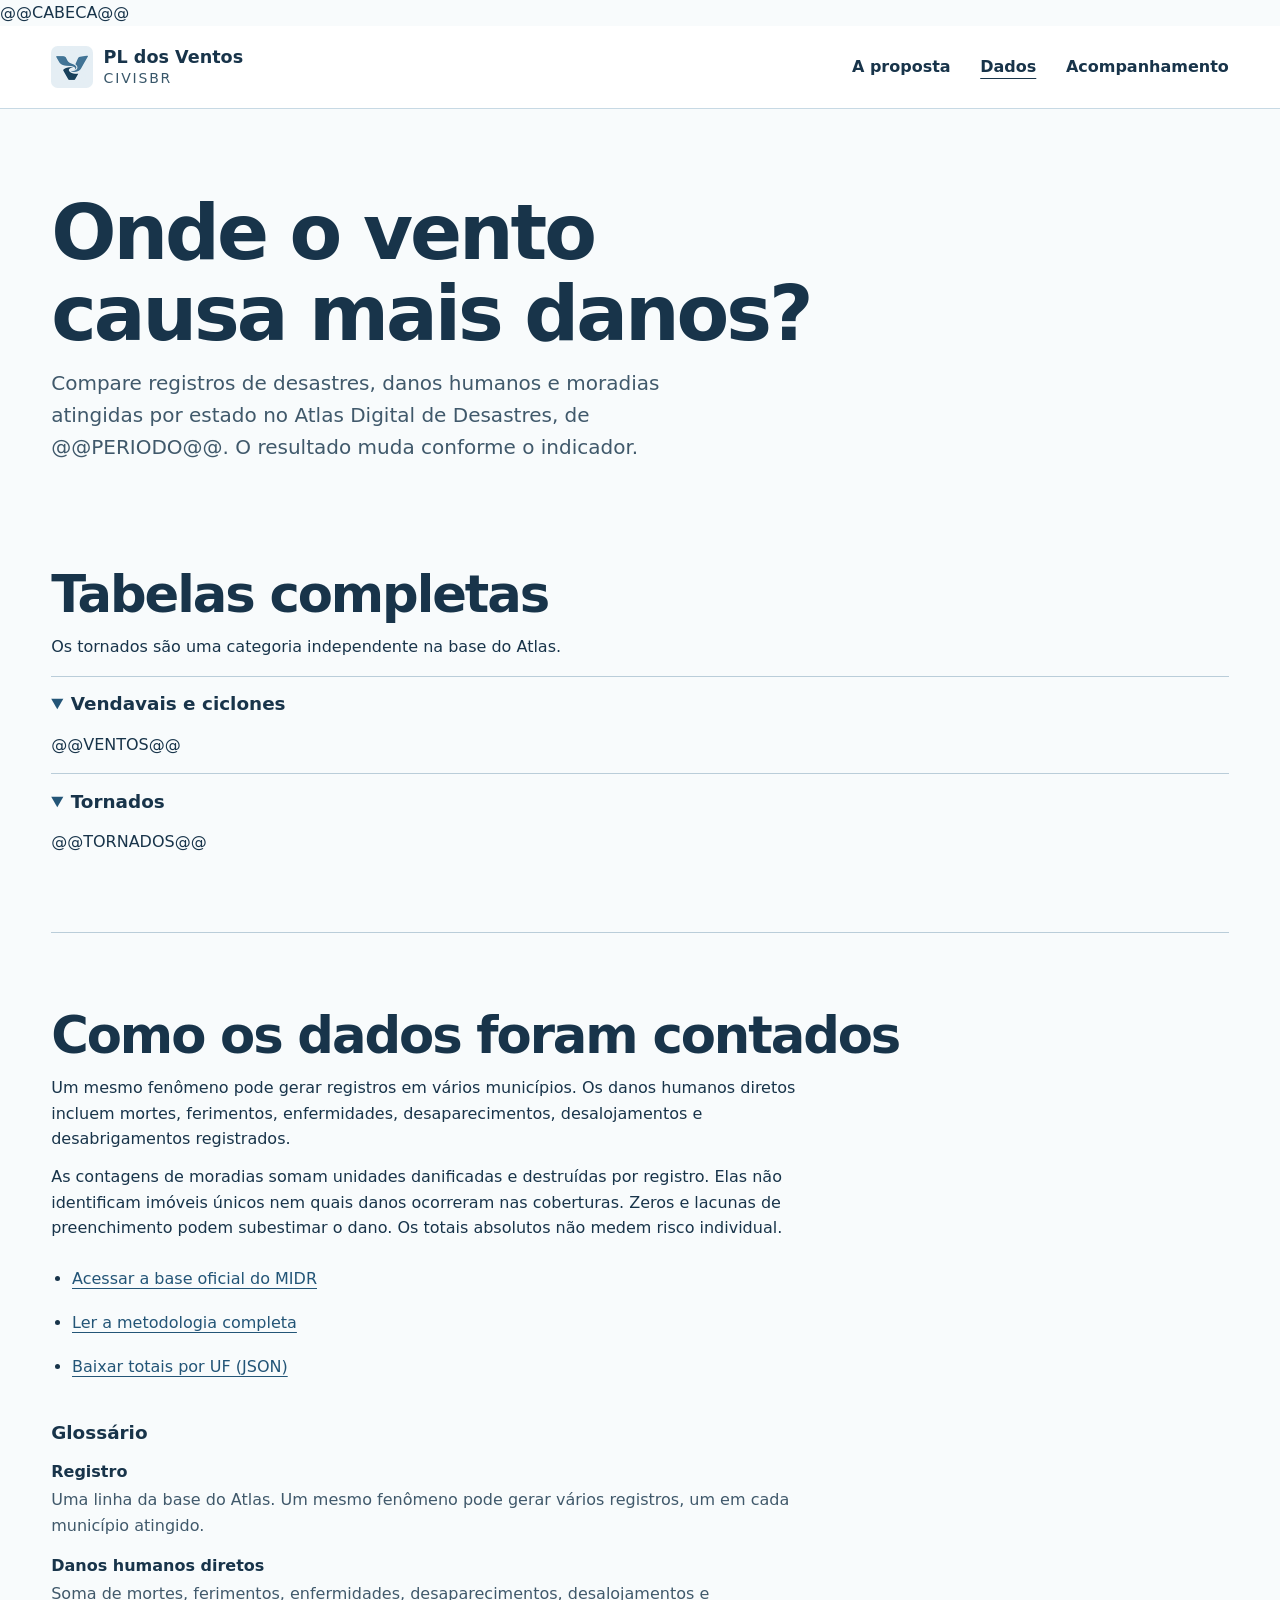
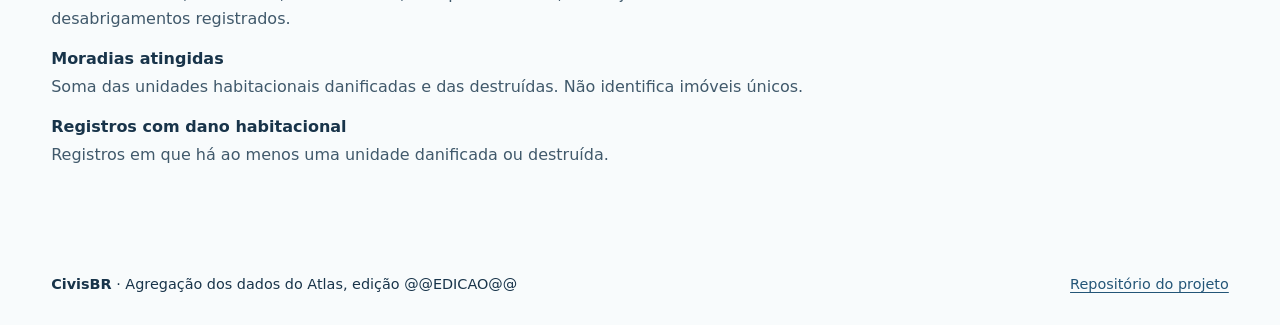
==== commit dccf0656: "feat: spell out data period, add proposal stage and lead with draft bill" ====
--- a/site/dados.html
+++ b/site/dados.html
@@ -23,7 +23,7 @@
   <main id="conteudo" tabindex="-1" class="limite">
     <div class="cabecalho-dados">
       <h1>Onde o vento causa mais danos?</h1>
-      <p class="introducao">Compare registros de desastres, danos humanos e moradias atingidas por estado no Atlas Digital de Desastres, @@PERIODO@@. O resultado muda conforme o indicador.</p>
+      <p class="introducao">Compare registros de desastres, danos humanos e moradias atingidas por estado no Atlas Digital de Desastres, de @@PERIODO@@. O resultado muda conforme o indicador.</p>
     </div>
         <section id="explorador" class="explorador" hidden aria-labelledby="titulo-explorador">
       <h2 id="titulo-explorador">Comparar estados</h2>
--- a/site/estilos.css
+++ b/site/estilos.css
@@ -47,6 +47,7 @@
 .abertura h1 em { display: block; color: var(--mar); font-style: normal; }
 .abertura .introducao { color: var(--azul-suave); }
 .abertura .introducao strong { color: var(--marinho); }
+.estagio { margin-bottom: .75rem; font: 700 .8rem/1.4 system-ui, sans-serif; letter-spacing: .04em; text-transform: uppercase; color: var(--azul-suave); }
 .nota-dado { max-width: 52ch; margin-top: .6rem; font-size: .875rem; color: var(--azul-suave); }
 .abertura .link-texto { color: var(--mar); }
 .abertura .botao { background: var(--mar); color: var(--branco); }
@@ -138,6 +139,9 @@
 thead { color: var(--branco); background: var(--mar-escuro); }
 thead th { line-height: 1.25; }
 tbody tr.sul { background: var(--nevoa); }
+.experiencia { border-top: 1px solid var(--linha); }
+.precedentes { margin-top: 0; max-width: none; }
+.precedentes dd { max-width: 65ch; }
 .metodologia { border-top: 1px solid var(--linha); }
 .metodologia p { max-width: 75ch; }
 .fontes { padding-left: 1.3rem; }
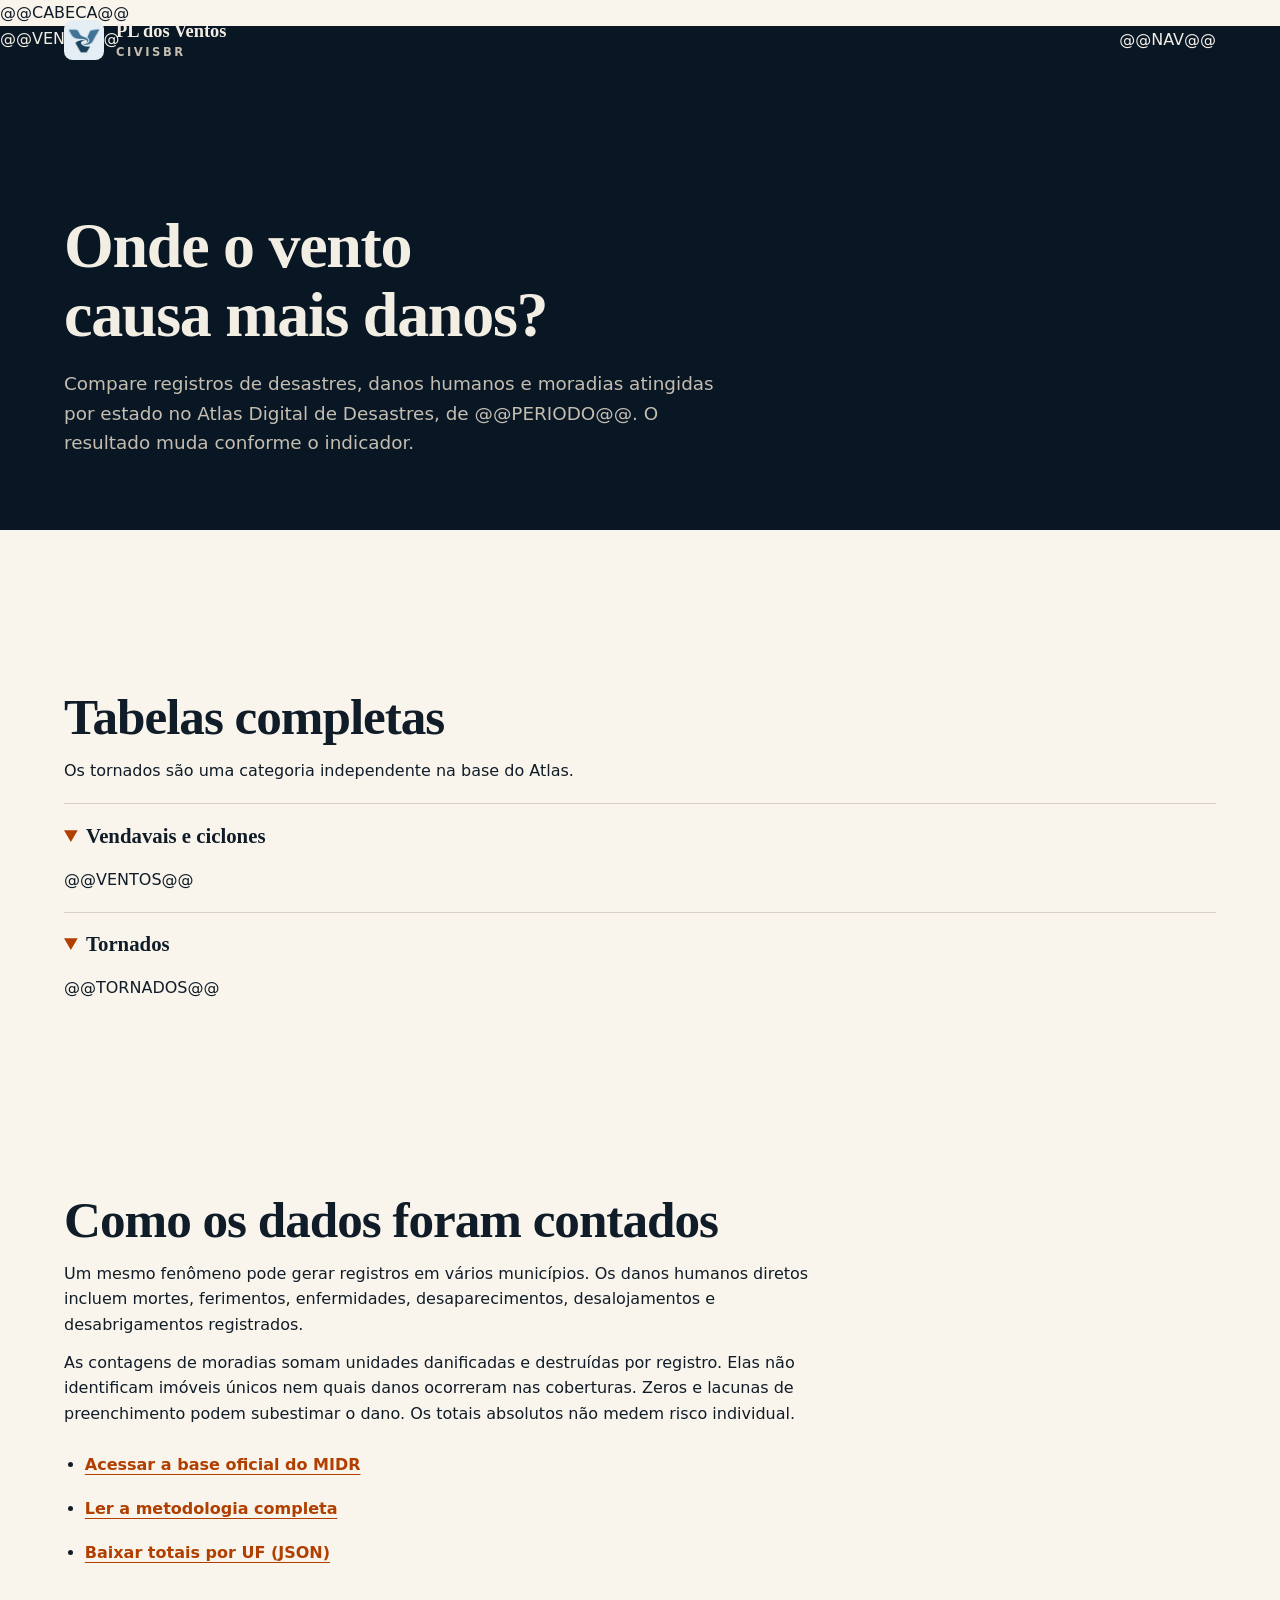
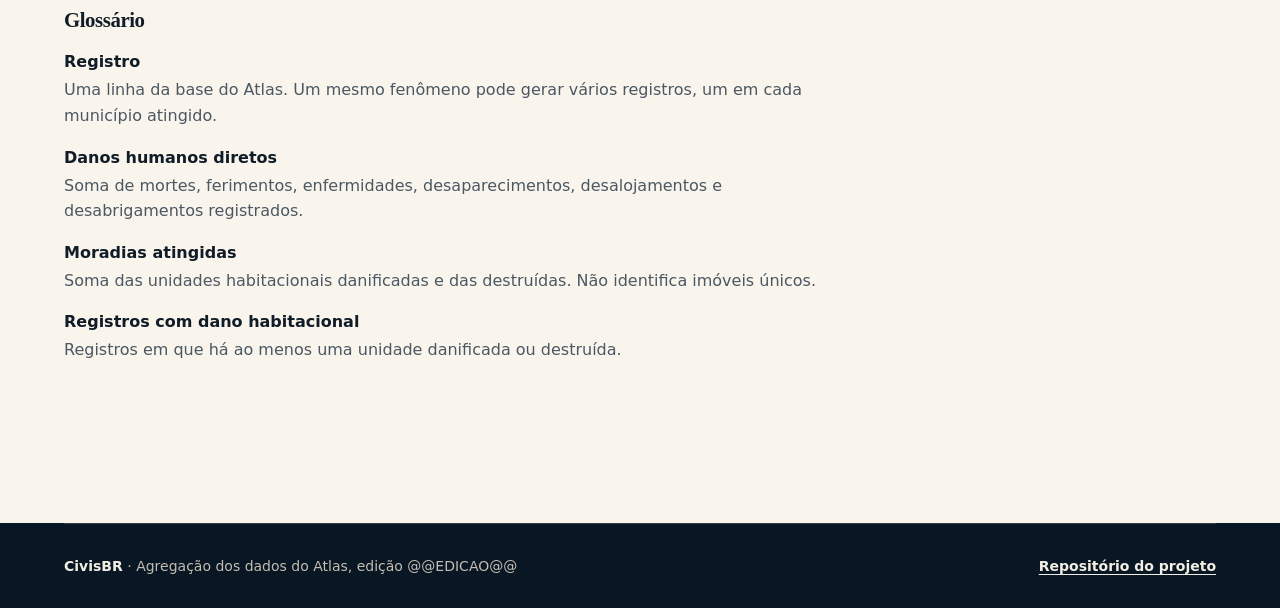
==== commit b5532ca2: "feat: redesign site as version 2 Dark hero with SVG wind field, serif display type, stats band, numb" ====
--- a/site/dados.html
+++ b/site/dados.html
@@ -5,6 +5,8 @@
   <meta name="viewport" content="width=device-width, initial-scale=1">
   @@CABECA@@
   <link rel="icon" href="assets/favicon-ventos-brisa.ico">
+  <link rel="preload" href="assets/fontes/fraunces.woff2" as="font" type="font/woff2" crossorigin>
+  <link rel="preload" href="assets/fontes/manrope.woff2" as="font" type="font/woff2" crossorigin>
   <link rel="stylesheet" href="estilos.css">
   <script src="explorar.js" defer></script>
 </head>
@@ -12,19 +14,19 @@
   <a class="atalho" href="#conteudo">Pular para o conteúdo</a>
   <header class="cabecalho">
     <div class="limite topo">
-      <a class="marca" href="./"><img src="assets/icone-ventos.png" width="42" height="42" alt=""><span>PL dos Ventos<small>CIVISBR</small></span></a>
-      <nav aria-label="Navegação principal">
-        <a href="./#proposta">A proposta</a>
-        <a href="dados.html" aria-current="page">Dados</a>
-        <a href="./#acompanhamento">Acompanhamento</a>
-      </nav>
+      <a class="marca" href="./"><img src="assets/icone-ventos.png" width="40" height="40" alt=""><span>PL dos Ventos<small>CIVISBR</small></span></a>
+      <nav aria-label="Navegação principal">@@NAV@@</nav>
     </div>
   </header>
-  <main id="conteudo" tabindex="-1" class="limite">
-    <div class="cabecalho-dados">
-      <h1>Onde o vento causa mais danos?</h1>
-      <p class="introducao">Compare registros de desastres, danos humanos e moradias atingidas por estado no Atlas Digital de Desastres, de @@PERIODO@@. O resultado muda conforme o indicador.</p>
-    </div>
+  <main id="conteudo" tabindex="-1">
+    <section class="faixa-titulo escuro">
+      @@VENTO@@
+      <div class="limite faixa-titulo-conteudo">
+        <h1>Onde o vento causa mais danos?</h1>
+        <p class="lead">Compare registros de desastres, danos humanos e moradias atingidas por estado no Atlas Digital de Desastres, de @@PERIODO@@. O resultado muda conforme o indicador.</p>
+      </div>
+    </section>
+    <div class="limite pagina-dados">
         <section id="explorador" class="explorador" hidden aria-labelledby="titulo-explorador">
       <h2 id="titulo-explorador">Comparar estados</h2>
       <div class="controles">
@@ -77,8 +79,9 @@
         <dt>Registros com dano habitacional</dt><dd>Registros em que há ao menos uma unidade danificada ou destruída.</dd>
       </dl>
     </section>
+    </div>
   </main>
-  <footer class="limite rodape"><p><strong>CivisBR</strong> · Agregação dos dados do Atlas, edição @@EDICAO@@</p><a href="https://github.com/civisbr/pl-dos-ventos">Repositório do projeto</a></footer>
+  <footer class="rodape escuro"><div class="limite rodape-conteudo"><p><strong>CivisBR</strong> · Agregação dos dados do Atlas, edição @@EDICAO@@</p><a href="https://github.com/civisbr/pl-dos-ventos">Repositório do projeto</a></div></footer>
   <script type="application/json" id="dados-explorador">@@DADOS_EXPLORADOR@@</script>
 </body>
 </html>
--- a/site/estilos.css
+++ b/site/estilos.css
@@ -1,189 +1,266 @@
+/* Fontes OFL servidas localmente (a CSP só aceita a própria origem). Subconjunto latino do Google Fonts
+   (Fraunces v38 e Manrope v23), baixado em 27/11/2026. SHA-256:
+   fraunces.woff2 7234ed860a9cc83045413c4faee63c960a8f2d1917adcf728119307d56e0d783
+   fraunces-italico.woff2 066710ce7ed235a339d3d6cdcc8b55c0bea5632232662d83aacea25852108271
+   manrope.woff2 8c2def024c1bf31aacf3624ae3c4d701269b4ec3dc765c04830839f0d36b2d9e
+*/
+@font-face { font-family: "Fraunces"; font-style: normal; font-weight: 400 700; font-display: swap; src: url("assets/fontes/fraunces.woff2") format("woff2"); }
+@font-face { font-family: "Fraunces"; font-style: italic; font-weight: 400 700; font-display: swap; src: url("assets/fontes/fraunces-italico.woff2") format("woff2"); }
+@font-face { font-family: "Manrope"; font-style: normal; font-weight: 400 800; font-display: swap; src: url("assets/fontes/manrope.woff2") format("woff2"); }
+
 :root {
   color-scheme: light;
-  --papel: #f8fbfc;
-  --nevoa: #edf4f8;
-  --tinta: #18344a;
-  --secundaria: #40596b;
-  --mar: #235577;
-  --mar-escuro: #173852;
-  --linha: #bacdd9;
-  --branco: #fff;
-  --marinho: #122f43;
-  --brisa: #d4e8f4;
-  --azul-suave: #39576a;
-  font-family: system-ui, sans-serif;
+  --fundo: oklch(0.97 0.012 85);
+  --cartao: oklch(0.99 0.006 85);
+  --tinta: oklch(0.22 0.03 250);
+  --tinta-suave: oklch(0.45 0.025 250);
+  --linha: oklch(0.86 0.02 85);
+  --nevoa: oklch(0.93 0.015 85);
+  --ceu: oklch(0.92 0.02 230);
+  --laranja: oklch(0.66 0.17 45);
+  --laranja-forte: oklch(0.52 0.16 42);
+  --azul: oklch(0.78 0.1 220);
+  --tempestade: oklch(0.2 0.035 250);
+  --tempestade-texto: oklch(0.95 0.015 85);
+  --tempestade-suave: oklch(0.8 0.02 85);
+  --tempestade-linha: oklch(0.95 0.015 85 / 0.18);
+  --display: "Fraunces", Georgia, serif;
+  --texto: "Manrope", system-ui, sans-serif;
+  --raio: 0.75rem;
+  --sombra: 0 1px 2px oklch(0.2 0.035 250 / 0.06), 0 8px 24px oklch(0.2 0.035 250 / 0.08);
+  font-family: var(--texto);
   line-height: 1.6;
   color: var(--tinta);
-  background: var(--papel);
+  background: var(--fundo);
+  -webkit-text-size-adjust: 100%;
 }
 *, *::before, *::after { box-sizing: border-box; }
 body { margin: 0; }
 [hidden] { display: none !important; }
 img { max-width: 100%; height: auto; display: block; }
 h1, h2, h3, p, figure { margin: 0; }
-h1, h2 { font-weight: 760; letter-spacing: -.04em; line-height: 1.05; }
-h1 { font-size: clamp(2.8rem, 6vw, 6.4rem); text-wrap: balance; }
-h2 { font-size: clamp(2rem, 4vw, 3.4rem); text-wrap: balance; }
-h3 { font-size: 1.15rem; line-height: 1.3; }
+h1, h2, h3 { font-family: var(--display); font-weight: 600; letter-spacing: -0.02em; line-height: 1.05; text-wrap: balance; }
+h1 { font-size: clamp(2.6rem, 7.2vw, 6rem); }
+h2 { font-size: clamp(2rem, 4.4vw, 3.2rem); }
+h3 { font-size: 1.3rem; line-height: 1.3; }
 p + p { margin-top: .75rem; }
-a { color: var(--mar); text-underline-offset: .24em; text-decoration-thickness: .08em; }
-a:hover { text-decoration-thickness: .16em; }
-:focus-visible { outline: 3px solid #155a86; outline-offset: 4px; }
+h2 + p { margin-top: .9rem; }
+a { color: var(--laranja-forte); font-weight: 600; text-underline-offset: .22em; text-decoration-thickness: .07em; }
+a:hover { text-decoration-thickness: .14em; }
+:focus-visible { outline: 3px solid var(--laranja-forte); outline-offset: 3px; border-radius: .2rem; }
+::selection { background: var(--azul); color: var(--tempestade); }
 [id] { scroll-margin-top: 1.5rem; }
-.atalho { position: absolute; z-index: 2; top: .75rem; left: 1rem; padding: .6rem 1rem; background: var(--branco); transform: translateY(-175%); }
+.atalho { position: absolute; z-index: 3; top: .75rem; left: 1rem; padding: .6rem 1rem; background: var(--cartao); color: var(--tinta); border-radius: .4rem; transform: translateY(-200%); }
 .atalho:focus { transform: none; }
-.limite { width: min(calc(100% - clamp(2rem, 8vw, 8rem)), 77rem); margin-inline: auto; }
-.cabecalho { background: var(--branco); border-bottom: 1px solid #c7d9e4; }
-.topo, .rodape { display: flex; align-items: center; justify-content: space-between; flex-wrap: wrap; gap: .5rem 1.5rem; padding-block: 1rem; }
-.marca { display: inline-flex; gap: .65rem; align-items: center; padding-block: .25rem; text-decoration: none; color: var(--tinta); font-size: 1.1rem; font-weight: 750; line-height: 1.2; }
-.marca img { border-radius: .42rem; }
-.marca small { display: block; font-size: .875rem; font-weight: 500; color: var(--azul-suave); padding-top: .12rem; letter-spacing: .13em; }
-nav { display: flex; flex-wrap: wrap; gap: 0 clamp(.8rem, 3vw, 1.85rem); }
-nav a { display: inline-flex; align-items: center; min-height: 2.75rem; color: var(--tinta); font-weight: 640; text-decoration: none; }
-nav a:hover, nav a[aria-current] { text-decoration: underline; text-underline-offset: .35em; }
-.abertura-fundo { background: linear-gradient(115deg, var(--papel) 12%, #eff6fb 100%); color: var(--tinta); }
-.abertura { display: grid; grid-template-columns: minmax(0, 1fr) minmax(0, 1.1fr); align-items: center; gap: clamp(1.5rem, 5vw, 4.5rem); padding-block: clamp(2.1rem, 6vw, 5.2rem); }
-.abertura h1 { font-size: clamp(2.65rem, 4.8vw, 5.15rem); margin-block: 0 1.25rem; text-wrap: initial; }
-.abertura h1 em { display: block; color: var(--mar); font-style: normal; }
-.abertura .introducao { color: var(--azul-suave); }
-.abertura .introducao strong { color: var(--marinho); }
-.estagio { margin-bottom: .75rem; font: 700 .8rem/1.4 system-ui, sans-serif; letter-spacing: .04em; text-transform: uppercase; color: var(--azul-suave); }
-.nota-dado { max-width: 52ch; margin-top: .6rem; font-size: .875rem; color: var(--azul-suave); }
-.abertura .link-texto { color: var(--mar); }
-.abertura .botao { background: var(--mar); color: var(--branco); }
-.abertura .botao:hover { background: var(--mar-escuro); }
-.cabecalho :focus-visible, .abertura :focus-visible { outline-color: #155a86; }
-.introducao { max-width: 48ch; font-size: clamp(1.05rem, 2vw, 1.25rem); color: var(--secundaria); }
-.acoes { display: flex; flex-wrap: wrap; align-items: center; gap: .55rem 1.4rem; margin-top: 1.5rem; }
-.botao, .link-texto { display: inline-flex; align-items: center; width: fit-content; min-height: 2.75rem; font-weight: 725; }
-.botao { padding: .65rem 1.05rem; border-radius: .35rem; background: var(--mar); color: var(--branco); text-decoration: none; }
-.botao:hover { background: var(--mar-escuro); }
-.campo { min-width: 0; border: 1px solid #9ab7cb; border-radius: .65rem; overflow: clip; background: var(--branco); }
-.campo-topo { display: flex; flex-wrap: wrap; justify-content: space-between; align-items: baseline; gap: .25rem .75rem; border-bottom: 1px solid #9ab7cb; padding: .7rem 1rem; }
-.campo-titulo { font: 700 1.05rem/1.4 system-ui, sans-serif; }
-.campo-topo p { font-size: .875rem; color: var(--azul-suave); }
-.campo-figura { position: relative; overflow: hidden; height: clamp(13rem, 26vw, 21rem); isolation: isolate; background: repeating-radial-gradient(circle at center, #edf5fa 0 31px, #d0e2ed 32px 33px, #edf5fa 34px 45px); }
-.campo-figura canvas { display: block; width: 100%; height: 100%; }
-.campo-figura span { position: absolute; padding: .08rem .35rem; background: #edf5fa; color: #234d69; font: 650 .875rem/1.4 system-ui, sans-serif; }
-.campo-norte { top: .45rem; left: 50%; transform: translateX(-50%); }
-.campo-leste { right: .45rem; top: 50%; transform: translateY(-50%); }
-.campo-sul { bottom: .45rem; left: 50%; transform: translateX(-50%); }
-.campo-oeste { left: .45rem; top: 50%; transform: translateY(-50%); }
-.controles-vento { display: grid; gap: .65rem; padding: .75rem 1rem 1rem; border-top: 1px solid #9ab7cb; }
-.ajustes > summary { cursor: pointer; display: flex; align-items: center; min-height: 2.75rem; font-weight: 650; font-size: .9375rem; }
-.ajustes[open] { display: grid; grid-template-columns: 1fr 1fr; gap: .65rem 1.25rem; }
-.ajustes[open] > summary { grid-column: 1 / -1; }
-.ajustes > div { min-width: 0; }
-.controles-vento label { display: flex; justify-content: space-between; flex-wrap: wrap; gap: .12rem .45rem; color: var(--azul-suave); font-size: .875rem; }
-.controles-vento output { color: var(--marinho); font-weight: 700; }
-.controles-vento input { width: 100%; height: 2.75rem; display: block; margin: 0; accent-color: var(--mar); cursor: pointer; }
-.controles-vento button { justify-self: start; padding: .42rem .65rem; min-height: 2.75rem; background: transparent; color: var(--marinho); font: 650 .875rem system-ui, sans-serif; border: 1px solid #7394ab; border-radius: .25rem; cursor: pointer; }
-.controles-vento button:hover { background: #d9eaf3; }
-.sem-script { padding: .75rem 1rem; color: var(--azul-suave); }
-.faixa { background: var(--brisa); color: var(--marinho); border-block: 1px solid #b8d1e2; }
-.faixa-conteudo { padding-block: clamp(1.35rem, 3vw, 2.35rem); display: grid; grid-template-columns: auto 1fr auto; align-items: center; gap: .6rem clamp(1rem, 3vw, 2.15rem); }
-.faixa a { color: var(--marinho); }
-.faixa h2 { font: 700 clamp(1rem, 2.2vw, 1.35rem)/1.3 system-ui, sans-serif; letter-spacing: 0; }
-.faixa p:not(.dado-grande) { color: #2e4d62; margin-top: .3rem; }
-.dado-grande { font: 760 clamp(2.4rem, 5vw, 4.5rem)/1 system-ui, sans-serif; letter-spacing: -.06em; font-variant-numeric: lining-nums tabular-nums; }
-.secao { padding-block: clamp(2.2rem, 6vw, 5rem); }
-.secao h2 + p { margin-top: .75rem; }
-.colunas { display: grid; grid-template-columns: minmax(0, 1fr) minmax(0, 1.3fr); gap: 1.5rem clamp(2rem, 8vw, 7rem); }
-.texto-lateral { max-width: 42ch; color: var(--secundaria); }
-.etapas { margin: 0; padding-left: 1.75rem; }
-.etapas li { padding: 1rem 0 1rem .35rem; border-top: 1px solid var(--linha); }
-.etapas li::marker { font-weight: 750; color: var(--mar); }
-.etapas p { color: var(--secundaria); margin-top: .3rem; }
-.acompanhamento { background: var(--nevoa); }
-.historicos details { border-top: 1px solid var(--linha); }
-.historicos details:last-child { border-bottom: 1px solid var(--linha); }
-.historicos summary, .painel > summary { cursor: pointer; padding-block: .8rem; font-weight: 740; }
-.historicos summary span { display: inline-block; }
-.historicos summary small { display: block; padding-left: 1.2rem; font-size: .875rem; font-weight: 500; color: var(--secundaria); }
-.historicos details > p { padding: 0 0 1rem 1.2rem; color: var(--secundaria); }
-.registro { padding-left: 2.4rem; margin: 0 0 .8rem; }
+.limite { width: min(calc(100% - clamp(2.5rem, 8vw, 6rem)), 72rem); margin-inline: auto; }
+
+/* Faixas escuras: cabeçalho sobreposto, abertura, títulos, acompanhamento e rodapé */
+.escuro { position: relative; isolation: isolate; overflow: hidden; background: var(--tempestade); color: var(--tempestade-texto); }
+.escuro a { color: var(--tempestade-texto); }
+.escuro :focus-visible { outline-color: var(--laranja); }
+.escuro ::selection { background: var(--laranja); color: var(--tempestade); }
+.campo-vento { position: absolute; inset: 0; z-index: -1; width: 100%; height: 100%; pointer-events: none; }
+.campo-vento path { fill: none; stroke: var(--azul); stroke-width: 1.5; stroke-linecap: round; stroke-dasharray: 380 820; vector-effect: non-scaling-stroke; }
+.vento-ativo .abertura .campo-vento path { animation: corrente 8s linear infinite; }
+.vento-ativo .abertura .campo-vento path:nth-child(4n+2) { animation-duration: 9.5s; animation-delay: -1.3s; }
+.vento-ativo .abertura .campo-vento path:nth-child(4n+3) { animation-duration: 11s; animation-delay: -2.6s; }
+.vento-ativo .abertura .campo-vento path:nth-child(4n+4) { animation-duration: 12.5s; animation-delay: -3.9s; }
+.vento-ativo .abertura .campo-vento path:nth-child(3n) { animation-delay: -5.2s; }
+@keyframes corrente { from { stroke-dashoffset: 2400; } to { stroke-dashoffset: 0; } }
+.vento-parado .campo-vento path { animation-play-state: paused; }
+@media (prefers-reduced-motion: reduce) { .campo-vento path { animation: none !important; } }
+
+.cabecalho { position: absolute; z-index: 2; inset: 0 0 auto; color: var(--tempestade-texto); }
+.topo { display: flex; align-items: center; justify-content: space-between; flex-wrap: wrap; gap: .25rem 1.5rem; padding-block: 1.25rem; }
+.marca { display: inline-flex; gap: .75rem; align-items: center; color: inherit; text-decoration: none; }
+.marca img { border-radius: .55rem; }
+.marca span { display: flex; flex-direction: column; font-family: var(--display); font-size: 1.15rem; font-weight: 600; line-height: 1.1; }
+.marca small { margin-top: .3rem; font-family: var(--texto); font-size: .72rem; font-weight: 700; letter-spacing: .22em; color: var(--tempestade-suave); }
+.cabecalho :focus-visible { outline-color: var(--laranja); }
+nav { display: flex; flex-wrap: wrap; gap: 0 clamp(.9rem, 2.4vw, 1.6rem); }
+nav a { display: inline-flex; align-items: center; min-height: 2.75rem; white-space: nowrap; color: var(--tempestade-suave); font-size: .925rem; font-weight: 500; text-decoration: none; }
+nav a:hover, nav a[aria-current] { color: var(--tempestade-texto); text-decoration: underline; text-underline-offset: .45em; }
+nav a.destaque { color: var(--laranja); font-weight: 650; }
+
+.abertura-conteudo { padding-block: clamp(9rem, 16vw, 11rem) clamp(4rem, 9vw, 7rem); }
+.estagio { display: inline-block; padding: .3rem .95rem; border: 1px solid var(--tempestade-linha); border-radius: 999px; font-size: .75rem; font-weight: 600; letter-spacing: .1em; text-transform: uppercase; color: var(--tempestade-suave); }
+.abertura h1 { max-width: 15ch; margin-top: 1.5rem; line-height: 1.02; }
+.abertura h1 em { color: var(--laranja); font-style: italic; font-weight: 600; }
+.abertura-dado { display: grid; grid-template-columns: auto minmax(0, 1fr); align-items: end; gap: 1.25rem clamp(2rem, 5vw, 3.5rem); margin-top: clamp(2.5rem, 5vw, 3.5rem); }
+.numero-abertura { display: grid; gap: .35rem; max-width: 22rem; }
+.numero-abertura .numero { font-family: var(--display); font-size: clamp(3.4rem, 7vw, 4.75rem); font-weight: 600; line-height: 1; letter-spacing: -0.02em; color: var(--azul); font-variant-numeric: lining-nums; }
+.numero-abertura .rotulo { font-size: .875rem; color: var(--tempestade-suave); }
+.introducao { max-width: 34rem; font-size: clamp(1.05rem, 1.8vw, 1.2rem); color: var(--tempestade-suave); }
+.introducao strong { color: var(--tempestade-texto); }
+.acoes { display: flex; flex-wrap: wrap; gap: .75rem; margin-top: clamp(2.25rem, 5vw, 3rem); }
+.botao, .botao-contorno, .botao-escuro { display: inline-flex; align-items: center; gap: .5rem; min-height: 3.25rem; padding: .75rem 1.75rem; border-radius: 999px; font-weight: 650; text-decoration: none; transition: transform .25s cubic-bezier(.2, .7, .2, 1), box-shadow .25s, background-color .25s; }
+.escuro .botao, .botao { background: var(--laranja-forte); color: oklch(0.99 0.01 85); }
+.botao:hover { transform: translateY(-2px); box-shadow: 0 10px 24px oklch(0.52 0.16 42 / 0.35); }
+.botao-contorno { border: 1px solid oklch(0.95 0.015 85 / 0.35); color: var(--tempestade-texto); }
+.botao-contorno:hover { background: oklch(0.95 0.015 85 / 0.1); }
+.botao-escuro { background: var(--tempestade); color: var(--tempestade-texto); }
+.botao-escuro:hover { transform: translateY(-2px); box-shadow: var(--sombra); }
+.nota-dado { max-width: 44rem; margin-top: 1.5rem; font-size: .8rem; color: var(--tempestade-suave); }
+.pausa-vento { margin-top: 1.25rem; min-height: 2.75rem; padding: .35rem .9rem; background: transparent; color: var(--tempestade-suave); font: 600 .8rem var(--texto); border: 1px solid var(--tempestade-linha); border-radius: 999px; cursor: pointer; }
+.pausa-vento:hover { color: var(--tempestade-texto); border-color: oklch(0.95 0.015 85 / 0.4); }
+@media (prefers-reduced-motion: no-preference) {
+  .abertura-conteudo > * { animation: subir .8s cubic-bezier(.2, .7, .2, 1) both; }
+  .abertura-conteudo > :nth-child(2) { animation-delay: .08s; }
+  .abertura-conteudo > :nth-child(3) { animation-delay: .2s; }
+  .abertura-conteudo > :nth-child(n+4) { animation-delay: .32s; }
+}
+@keyframes subir { from { opacity: 0; transform: translateY(14px); } to { opacity: 1; transform: none; } }
+
+.faixa { background: var(--cartao); border-bottom: 1px solid var(--linha); }
+.faixa-conteudo { display: grid; grid-template-columns: repeat(3, minmax(0, 1fr)); gap: 1.5rem 2rem; padding-block: clamp(2.25rem, 4vw, 3rem); }
+.faixa-numero { font-family: var(--display); font-size: clamp(2.1rem, 3.6vw, 2.6rem); font-weight: 600; line-height: 1.1; color: var(--laranja-forte); font-variant-numeric: lining-nums; }
+.faixa p:not(.faixa-numero) { margin-top: .3rem; font-size: .925rem; color: var(--tinta-suave); }
+
+.secao { padding-block: clamp(3.5rem, 8vw, 6rem); }
+.colunas { display: grid; grid-template-columns: minmax(0, 1fr) minmax(0, 1.4fr); gap: 2rem clamp(2rem, 6vw, 5rem); align-items: start; }
+.texto-lateral { max-width: 40ch; margin-top: 1rem; color: var(--tinta-suave); }
+.escuro .texto-lateral { color: var(--tempestade-suave); }
+.link-fonte { margin-top: 1.5rem; }
+.link-fonte a, .fontes a { display: inline-flex; align-items: center; min-height: 2.75rem; }
+
+.explorador { background: var(--cartao); border: 1px solid var(--linha); border-radius: var(--raio); padding: clamp(1.1rem, 3vw, 2rem); box-shadow: var(--sombra); }
+.explorador h2, .explorador h3 { font-size: clamp(1.4rem, 3vw, 1.8rem); }
+.controles { display: grid; grid-template-columns: repeat(3, minmax(0, 1fr)); gap: .75rem; margin-top: 1.1rem; }
+.controles label { display: block; margin-bottom: .3rem; font-size: .875rem; font-weight: 700; }
+select { min-height: 2.75rem; width: 100%; border: 1px solid oklch(0.7 0.02 250); border-radius: .5rem; background: var(--cartao); padding: .4rem .6rem; color: var(--tinta); font: inherit; accent-color: var(--laranja-forte); }
+.resumo-grafico { margin-top: 1.25rem; font-weight: 650; }
+.barras { padding-left: 1.4rem; margin: .5rem 0 0; }
+.barras li { display: grid; grid-template-columns: minmax(8rem, .4fr) minmax(0, 1fr) minmax(4.8rem, auto); align-items: center; gap: .75rem; border-bottom: 1px solid var(--linha); padding-block: .5rem; }
+.barras li::marker { color: var(--tinta-suave); font-size: .85em; }
+.barras strong { text-align: right; font-family: var(--display); font-size: 1.1rem; font-weight: 600; font-variant-numeric: tabular-nums lining-nums; }
+.barra-eixo { display: block; height: .55rem; border-radius: 999px; background: var(--nevoa); overflow: hidden; }
+.barra-eixo span { display: block; height: 100%; border-radius: inherit; background: oklch(0.55 0.05 240); transition: width .7s cubic-bezier(.2, .7, .2, 1); }
+.barra-sul .barra-eixo span { background: var(--laranja); }
+.selo-sul { display: inline-block; margin-left: .35rem; padding: 0 .45rem; border: 1px solid var(--laranja-forte); border-radius: 999px; font-size: .7rem; font-weight: 700; color: var(--laranja-forte); vertical-align: .1em; }
+.acoes-explorador { display: flex; flex-wrap: wrap; align-items: center; gap: .5rem 1rem; margin-top: 1.25rem; }
+.acoes-explorador button { min-height: 2.75rem; padding: .4rem 1.1rem; background: var(--cartao); color: var(--tinta); font: 600 .9rem var(--texto); border: 1px solid oklch(0.7 0.02 250); border-radius: 999px; cursor: pointer; }
+.acoes-explorador button:hover { background: var(--nevoa); }
+.aviso-explorador { font-size: .9rem; color: var(--tinta-suave); overflow-wrap: anywhere; }
+
+.piloto { background: var(--ceu); }
+.piloto-grade { display: grid; grid-template-columns: minmax(0, 1fr) minmax(0, 1fr); grid-template-areas: "figura intro" "figura etapas" "figura custo"; gap: 1.5rem clamp(2rem, 6vw, 4.5rem); align-items: start; padding-block: clamp(3.5rem, 8vw, 6rem); }
+.piloto-intro { grid-area: intro; }
+.ilustracao-piloto { grid-area: figura; align-self: center; }
+.ilustracao-piloto img { width: 100%; border-radius: 1rem; box-shadow: 0 2px 4px oklch(0.2 0.035 250 / 0.08), 0 24px 48px oklch(0.2 0.035 250 / 0.18); }
+.etapas { grid-area: etapas; margin: 0; padding: 0; list-style: none; counter-reset: etapa; }
+.etapas li { position: relative; padding-left: 3.75rem; counter-increment: etapa; }
+.etapas li + li { margin-top: 1.5rem; }
+.etapas li::before { content: counter(etapa); position: absolute; left: 0; top: -.15rem; display: grid; place-items: center; width: 2.75rem; height: 2.75rem; border-radius: 50%; background: var(--tempestade); color: var(--tempestade-texto); font-family: var(--display); font-size: 1.1rem; }
+.etapas p { margin-top: .3rem; color: var(--tinta-suave); }
+.custo-piloto { grid-area: custo; display: flex; flex-wrap: wrap; align-items: center; gap: .5rem 1rem; margin-top: .5rem; }
+.custo-piloto span:last-child { font-size: .875rem; color: var(--tinta-suave); }
+.custo-piloto .botao-escuro { color: var(--tempestade-texto); }
+
+.evidencias + .evidencias { padding-top: 0; }
+@media (min-width: 56.01rem) { .evidencias > div:first-child { position: sticky; top: 2rem; } }
+.casos { display: grid; gap: 1.25rem; margin: 0; }
+.caso { padding: clamp(1.25rem, 3vw, 1.85rem); background: var(--cartao); border: 1px solid var(--linha); border-radius: 1rem; transition: transform .3s cubic-bezier(.2, .7, .2, 1), box-shadow .3s; }
+.caso:hover { transform: translateY(-3px); box-shadow: var(--sombra); }
+.caso dt { font-family: var(--display); font-size: 1.3rem; font-weight: 600; line-height: 1.3; letter-spacing: -0.01em; }
+.caso dd { margin: .65rem 0 0; color: var(--tinta-suave); font-size: .975rem; max-width: 68ch; }
+.caso dd strong { color: var(--tinta); }
+
+.acompanhamento .secao { padding-block: clamp(3.5rem, 8vw, 5.5rem); }
+.historicos details { border-top: 1px solid var(--tempestade-linha); }
+.historicos details:last-child { border-bottom: 1px solid var(--tempestade-linha); }
+.historicos summary { display: flex; align-items: baseline; justify-content: space-between; flex-wrap: wrap; gap: .25rem 1rem; min-height: 2.75rem; padding-block: .95rem; cursor: pointer; font-weight: 700; }
+.historicos summary small { display: inline-flex; align-items: center; gap: .5rem; font-size: .875rem; font-weight: 500; color: var(--tempestade-suave); }
+.historicos summary small::before { content: ""; width: .5rem; height: .5rem; border-radius: 50%; background: var(--azul); }
+.historicos details > :not(summary) { padding-bottom: 1rem; color: var(--tempestade-suave); }
+.historicos summary::marker { color: var(--laranja); }
+.registro { padding-left: 1.2rem; margin: 0; }
 .registro li { padding-block: .4rem; overflow-wrap: anywhere; }
-.registro time { display: block; color: var(--secundaria); font-size: .875rem; }
-.rodape { font-size: .9rem; min-height: 5rem; }
+.registro time { display: block; font-size: .875rem; }
+.registro strong { color: var(--tempestade-texto); }
+
+.rodape { font-size: .875rem; }
+.rodape-conteudo { display: flex; align-items: center; justify-content: space-between; flex-wrap: wrap; gap: .5rem 1.5rem; min-height: 5rem; padding-block: 1.25rem; border-top: 1px solid var(--tempestade-linha); color: var(--tempestade-suave); }
+.rodape strong { color: var(--tempestade-texto); }
 .rodape a { display: inline-flex; align-items: center; min-height: 2.75rem; }
-.cabecalho-dados { padding-block: clamp(2.7rem, 6vw, 5rem) 1.75rem; }
-.cabecalho-dados h1 { margin-block: .5rem .8rem; }
-.explorador { background: var(--branco); border: 1px solid var(--linha); border-radius: .4rem; padding: clamp(.95rem, 3vw, 2rem); }
-.explorador h2 { font-size: clamp(1.65rem, 4vw, 2.55rem); }
-.controles { display: grid; grid-template-columns: repeat(3, minmax(0, 1fr)); gap: .7rem; margin-top: 1.1rem; }
-.controles label { display: block; margin-bottom: .25rem; font-weight: 700; }
-select { min-height: 2.75rem; width: 100%; border: 1px solid #7594ac; border-radius: .25rem; background: var(--branco); padding: .4rem .55rem; color: var(--tinta); font: inherit; }
-.resumo-grafico { margin-top: 1.15rem; font-weight: 650; }
-.barras { padding-left: 1.3rem; margin: .25rem 0 0; }
-.barras li { display: grid; grid-template-columns: minmax(8rem, .4fr) minmax(0, 1fr) minmax(4.8rem, auto); align-items: center; gap: .7rem; border-bottom: 1px solid var(--linha); padding-block: .4rem; }
-.barras strong { text-align: right; font-variant-numeric: tabular-nums; }
-.barra-eixo { display: block; height: .68rem; border-radius: .12rem; background: #e1edf4; box-shadow: inset 0 0 0 1px #a9c2d3; }
-.barra-eixo span { display: block; height: 100%; border-radius: inherit; background: #597f9d; }
-.barra-sul .barra-eixo span { background: var(--mar); }
-.intro-dados { display: grid; grid-template-columns: 1.2fr .8fr; align-items: end; gap: .7rem 2rem; margin-bottom: 1.4rem; }
-.intro-dados p { color: var(--secundaria); max-width: 43ch; }
-.link-fonte { margin-top: 1rem; }
-.proposta { border-top: 1px solid var(--linha); }
-.painel { border-top: 1px solid var(--linha); margin-top: 1rem; }
-.painel > summary { font-size: 1.15rem; }
+
+/* Páginas internas */
+.faixa-titulo-conteudo { padding-block: clamp(8.5rem, 14vw, 10rem) clamp(3rem, 6vw, 4.5rem); }
+.faixa-titulo h1 { max-width: 20ch; font-size: clamp(2.2rem, 5.4vw, 4rem); line-height: 1.08; }
+.faixa-titulo .lead { max-width: 42rem; margin-top: 1.25rem; font-size: clamp(1rem, 1.8vw, 1.15rem); color: var(--tempestade-suave); }
+.faixa-titulo .lead strong { font-weight: 600; color: var(--tempestade-suave); }
+.documento { max-width: 46rem; padding-block: clamp(2.5rem, 6vw, 4rem); line-height: 1.75; }
+.documento h2 { margin-top: 3rem; padding-top: 1.5rem; border-top: 1px solid var(--linha); font-size: clamp(1.6rem, 3.4vw, 2rem); }
+.documento h2 + * { margin-top: 1rem; }
+.documento h3 { margin-top: 2rem; font-size: 1.3rem; }
+.documento p, .documento li { max-width: 68ch; overflow-wrap: break-word; color: oklch(0.3 0.03 250); }
+.documento p { margin-top: 1rem; }
+.documento ul, .documento ol { margin: 1rem 0; padding-left: 1.4rem; }
+.documento li + li { margin-top: .45rem; }
+.documento li::marker { color: var(--laranja-forte); }
+.documento strong { color: var(--tinta); }
+.documento blockquote { margin: 1.25rem 0; padding: .9rem 1.3rem; background: var(--cartao); border: 1px solid var(--linha); border-radius: var(--raio); }
+.documento blockquote p { margin-top: .5rem; }
+.documento blockquote p:first-child { margin-top: 0; }
+.documento code { font-family: ui-monospace, monospace; font-size: .88em; overflow-wrap: anywhere; }
+.documento pre { overflow-x: auto; padding: 1rem; background: var(--nevoa); border-radius: var(--raio); }
+.fonte-documento { margin-top: 3rem; padding-top: 1.5rem; border-top: 1px solid var(--linha); font-size: .925rem; }
+
+.tabela { overflow-x: auto; margin-block: 1.25rem; border: 1px solid var(--linha); border-radius: var(--raio); background: var(--cartao); }
+table { width: 100%; min-width: 53rem; border-collapse: collapse; font-size: .9rem; font-variant-numeric: tabular-nums lining-nums; }
+caption { padding: .7rem .8rem; text-align: left; font-weight: 700; }
+th, td { padding: .65rem .8rem; border-top: 1px solid var(--linha); text-align: right; line-height: 1.45; }
+th:first-child, td:first-child { text-align: left; }
+th:first-child { min-width: 9rem; }
+thead th { border-top: 0; background: var(--tempestade); color: var(--tempestade-texto); font-weight: 600; vertical-align: bottom; line-height: 1.3; }
+tbody tr:hover td, tbody tr:hover th { background: var(--nevoa); }
+tbody tr.sul { background: oklch(0.95 0.03 60); }
+.documento table { min-width: 0; }
+.documento td, .documento th { text-align: left; vertical-align: top; }
+.documento td { color: oklch(0.3 0.03 250); }
+
+.pagina-dados { padding-block: clamp(2.5rem, 6vw, 4rem); }
+.painel { border-top: 1px solid var(--linha); margin-top: 1.25rem; }
+.painel > summary { padding-block: .9rem; cursor: pointer; font-family: var(--display); font-size: 1.3rem; font-weight: 600; }
 .painel details { margin-block: .8rem; }
-summary:hover { color: var(--mar); }
-::selection { background: var(--brisa); color: var(--marinho); }
-button, select, input { caret-color: var(--mar); }
-summary::marker { color: var(--mar); }
-.tabela { overflow-x: auto; margin-block: .6rem; }
-table { width: 100%; min-width: 53rem; border-collapse: collapse; background: var(--branco); font-variant-numeric: tabular-nums; }
-caption { padding: .55rem .7rem; text-align: left; font-weight: 700; }
-th, td { padding: .65rem .7rem; border-bottom: 1px solid var(--linha); text-align: right; }
-th:first-child { text-align: left; min-width: 9rem; }
-thead { color: var(--branco); background: var(--mar-escuro); }
-thead th { line-height: 1.25; }
-tbody tr.sul { background: var(--nevoa); }
-.experiencia { border-top: 1px solid var(--linha); }
-.precedentes { margin-top: 0; max-width: none; }
-.precedentes dd { max-width: 65ch; }
-.metodologia { border-top: 1px solid var(--linha); }
+.painel details > summary { cursor: pointer; font-weight: 650; }
+summary:hover { color: var(--laranja-forte); }
+.escuro summary:hover { color: var(--laranja); }
+summary::marker { color: var(--laranja-forte); }
 .metodologia p { max-width: 75ch; }
+.metodologia h3 { margin-top: 2rem; }
 .fontes { padding-left: 1.3rem; }
-.fontes a, .link-fonte a { display: inline-flex; align-items: center; min-height: 2.75rem; }
 .glossario { margin: .5rem 0 0; max-width: 75ch; }
-.glossario dt { margin-top: .9rem; font-weight: 700; }
-.glossario dd { margin: .15rem 0 0; color: var(--secundaria); }
-.metodologia h3 { margin-top: 2rem; }
-.acoes-explorador { display: flex; flex-wrap: wrap; align-items: center; gap: .5rem 1rem; margin-top: 1.1rem; }
-.acoes-explorador button { min-height: 2.75rem; padding: .4rem .9rem; background: var(--branco); color: var(--marinho); font: 650 .9375rem system-ui, sans-serif; border: 1px solid #7394ab; border-radius: .3rem; cursor: pointer; }
-.acoes-explorador button:hover { background: #d9eaf3; }
-.aviso-explorador { font-size: .9375rem; color: var(--secundaria); overflow-wrap: anywhere; }
-.selo-sul { display: inline-block; padding: 0 .35rem; border: 1px solid var(--mar); border-radius: .2rem; font-size: .75rem; font-weight: 700; color: var(--mar); vertical-align: .08em; }
-.painel > :not(summary) { padding-top: .35rem; }
-.historicos details > :not(summary) { padding-top: .35rem; }
-.documento { max-width: 50rem; padding-block: clamp(2rem, 6vw, 4rem); }
-.documento h1 { font-size: clamp(2rem, 5vw, 3.2rem); margin-bottom: 1.2rem; }
-.documento h2 { font-size: clamp(1.4rem, 3vw, 2rem); margin-top: 2.4rem; margin-bottom: .6rem; }
-.documento p, .documento li { max-width: 68ch; }
-.documento p + p { margin-top: 1rem; }
-.documento ul { padding-left: 1.3rem; }
-.documento li + li { margin-top: .4rem; }
-.documento blockquote { margin: 1rem 0; padding: .2rem 1rem; background: var(--nevoa); border-radius: .3rem; color: var(--secundaria); }
-.documento code { font-family: ui-monospace, monospace; font-size: .9em; }
-.documento pre { overflow-x: auto; padding: 1rem; background: var(--nevoa); border-radius: .3rem; }
-.documento table { min-width: 0; }
-.fonte-documento { margin-top: 2.5rem; font-size: .9375rem; }
-@media (max-width: 48rem) {
-  .abertura, .colunas { grid-template-columns: minmax(0, 1fr); }
-  .abertura h1 { max-width: 14ch; }
-  .intro-dados { grid-template-columns: minmax(0, 1fr); }
-  .faixa-conteudo { grid-template-columns: 1fr; }
+.glossario dt { margin-top: 1rem; font-weight: 700; }
+.glossario dd { margin: .15rem 0 0; color: var(--tinta-suave); }
+button, select, input { caret-color: var(--laranja-forte); }
+
+@media (max-width: 56rem) {
+  .colunas, .abertura-dado { grid-template-columns: minmax(0, 1fr); }
+  .piloto-grade { grid-template-columns: minmax(0, 1fr); grid-template-areas: "intro" "figura" "etapas" "custo"; }
   .controles { grid-template-columns: minmax(0, 1fr); }
 }
-@media (max-width: 30rem) {
-  .ajustes[open] { grid-template-columns: 1fr; }
-  .barras li { grid-template-columns: minmax(0, 1fr) auto; gap: .15rem .6rem; }
+@media (max-width: 40rem) {
+  .faixa-conteudo { grid-template-columns: minmax(0, 1fr); }
+  .cabecalho { position: static; background: var(--tempestade); }
+  .abertura-conteudo { padding-top: 2.5rem; }
+  .faixa-titulo-conteudo { padding-top: 2.5rem; }
+  .barras li { grid-template-columns: minmax(0, 1fr) auto; gap: .2rem .6rem; }
   .barra-eixo { grid-row: 2; grid-column: 1 / -1; }
+  .documento .tabela { border: 0; background: transparent; overflow: visible; }
+  .documento table, .documento tbody, .documento tr, .documento td { display: block; }
+  .documento thead { display: none; }
+  .documento tr { margin-bottom: .75rem; padding: .3rem 0; background: var(--cartao); border: 1px solid var(--linha); border-radius: var(--raio); }
+  .documento td { display: grid; grid-template-columns: minmax(0, 42%) minmax(0, 1fr); gap: .75rem; padding: .4rem .9rem; border-top: 0; }
+  .documento td::before { content: attr(data-label); font-size: .8rem; font-weight: 700; color: var(--tinta-suave); }
+  .documento td:first-child { font-weight: 700; }
 }
 @media print {
-  .atalho, nav, .campo, .acoes-explorador, .botao { display: none !important; }
-  body { background: #fff; }
+  .atalho, nav, .acoes, .acoes-explorador, .pausa-vento, .campo-vento { display: none !important; }
+  .escuro, body { background: #fff; color: #000; }
+  .escuro, .escuro *, .cabecalho, .cabecalho * { color: #000 !important; }
+  thead th { color: #000; background: none; border-bottom: 1px solid #000; }
+  .cabecalho { position: static; color: #000; }
+  .abertura-conteudo, .faixa-titulo-conteudo { padding-top: 1rem; }
   .tabela { overflow: visible; }
   table { min-width: 0; font-size: .75rem; }
 }
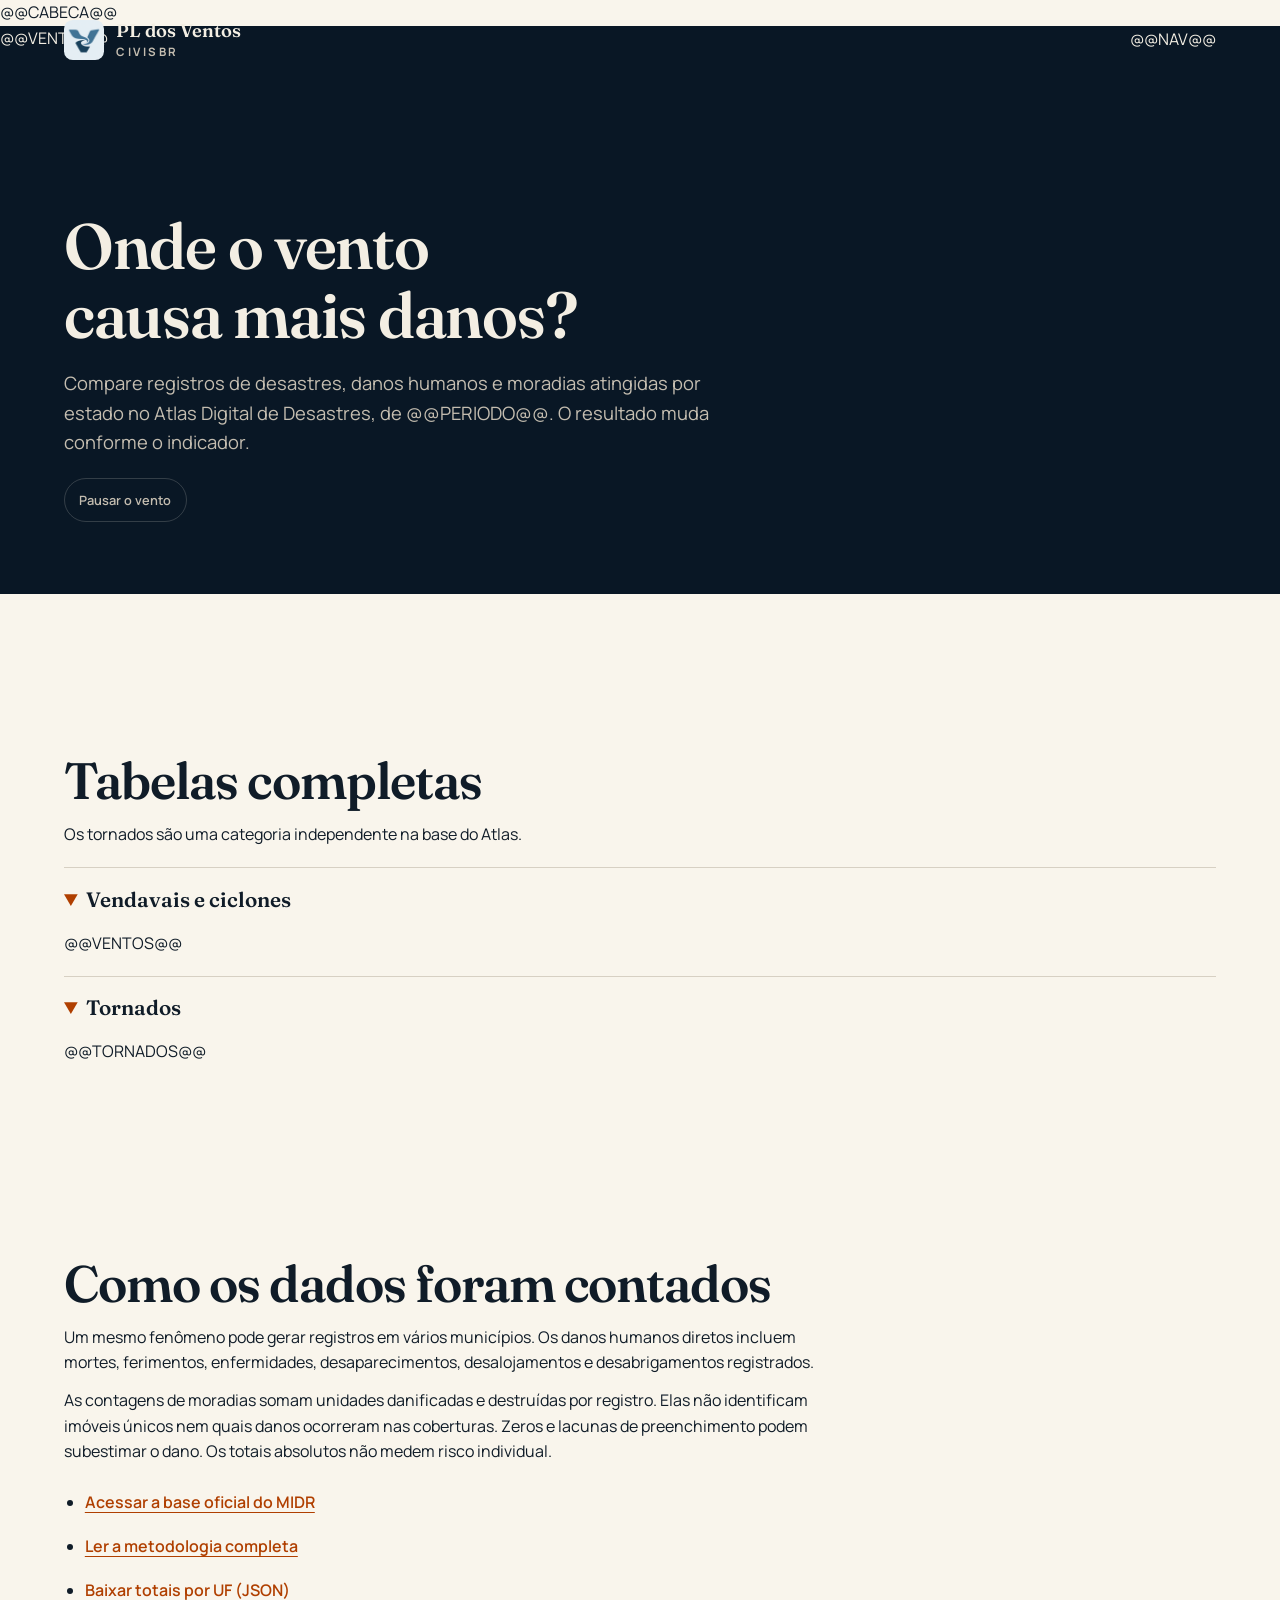
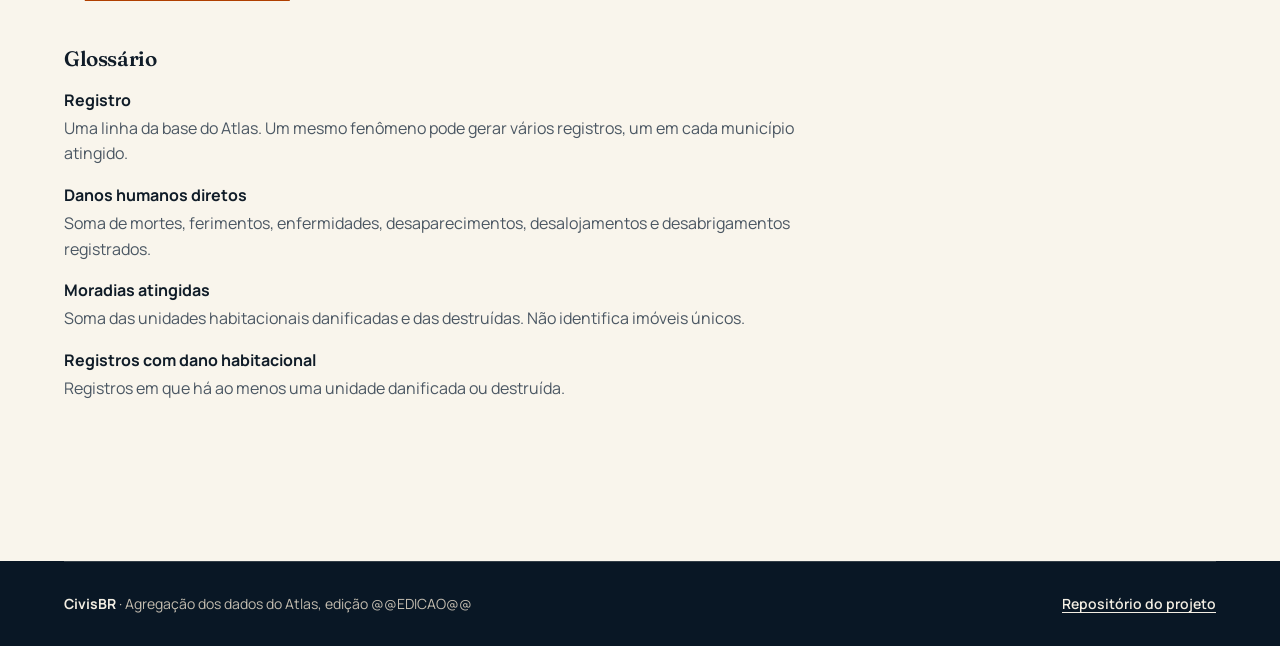
==== commit 5e49771a: "fix: animate wind field on inner page title bands" ====
--- a/site/dados.html
+++ b/site/dados.html
@@ -8,6 +8,7 @@
   <link rel="preload" href="assets/fontes/fraunces.woff2" as="font" type="font/woff2" crossorigin>
   <link rel="preload" href="assets/fontes/manrope.woff2" as="font" type="font/woff2" crossorigin>
   <link rel="stylesheet" href="estilos.css">
+  <script src="vento.js" defer></script>
   <script src="explorar.js" defer></script>
 </head>
 <body>
@@ -24,6 +25,7 @@
       <div class="limite faixa-titulo-conteudo">
         <h1>Onde o vento causa mais danos?</h1>
         <p class="lead">Compare registros de desastres, danos humanos e moradias atingidas por estado no Atlas Digital de Desastres, de @@PERIODO@@. O resultado muda conforme o indicador.</p>
+        <button id="movimento" class="pausa-vento" type="button" aria-pressed="false" hidden>Pausar o vento</button>
       </div>
     </section>
     <div class="limite pagina-dados">
--- a/site/estilos.css
+++ b/site/estilos.css
@@ -61,13 +61,13 @@
 .escuro ::selection { background: var(--laranja); color: var(--tempestade); }
 .campo-vento { position: absolute; inset: 0; z-index: -1; width: 100%; height: 100%; pointer-events: none; }
 .campo-vento path { fill: none; stroke: var(--azul); stroke-width: 1.5; stroke-linecap: round; stroke-dasharray: 380 820; vector-effect: non-scaling-stroke; }
-.vento-ativo .abertura .campo-vento path { animation: corrente 8s linear infinite; }
-.vento-ativo .abertura .campo-vento path:nth-child(4n+2) { animation-duration: 9.5s; animation-delay: -1.3s; }
-.vento-ativo .abertura .campo-vento path:nth-child(4n+3) { animation-duration: 11s; animation-delay: -2.6s; }
-.vento-ativo .abertura .campo-vento path:nth-child(4n+4) { animation-duration: 12.5s; animation-delay: -3.9s; }
-.vento-ativo .abertura .campo-vento path:nth-child(3n) { animation-delay: -5.2s; }
+.vento-ativo .escuro .campo-vento path { animation: corrente 8s linear infinite; }
+.vento-ativo .escuro .campo-vento path:nth-child(4n+2) { animation-duration: 9.5s; animation-delay: -1.3s; }
+.vento-ativo .escuro .campo-vento path:nth-child(4n+3) { animation-duration: 11s; animation-delay: -2.6s; }
+.vento-ativo .escuro .campo-vento path:nth-child(4n+4) { animation-duration: 12.5s; animation-delay: -3.9s; }
+.vento-ativo .escuro .campo-vento path:nth-child(3n) { animation-delay: -5.2s; }
 @keyframes corrente { from { stroke-dashoffset: 2400; } to { stroke-dashoffset: 0; } }
-.vento-parado .campo-vento path { animation-play-state: paused; }
+.vento-ativo.vento-parado .escuro .campo-vento path { animation-play-state: paused; }
 @media (prefers-reduced-motion: reduce) { .campo-vento path { animation: none !important; } }
 
 .cabecalho { position: absolute; z-index: 2; inset: 0 0 auto; color: var(--tempestade-texto); }
